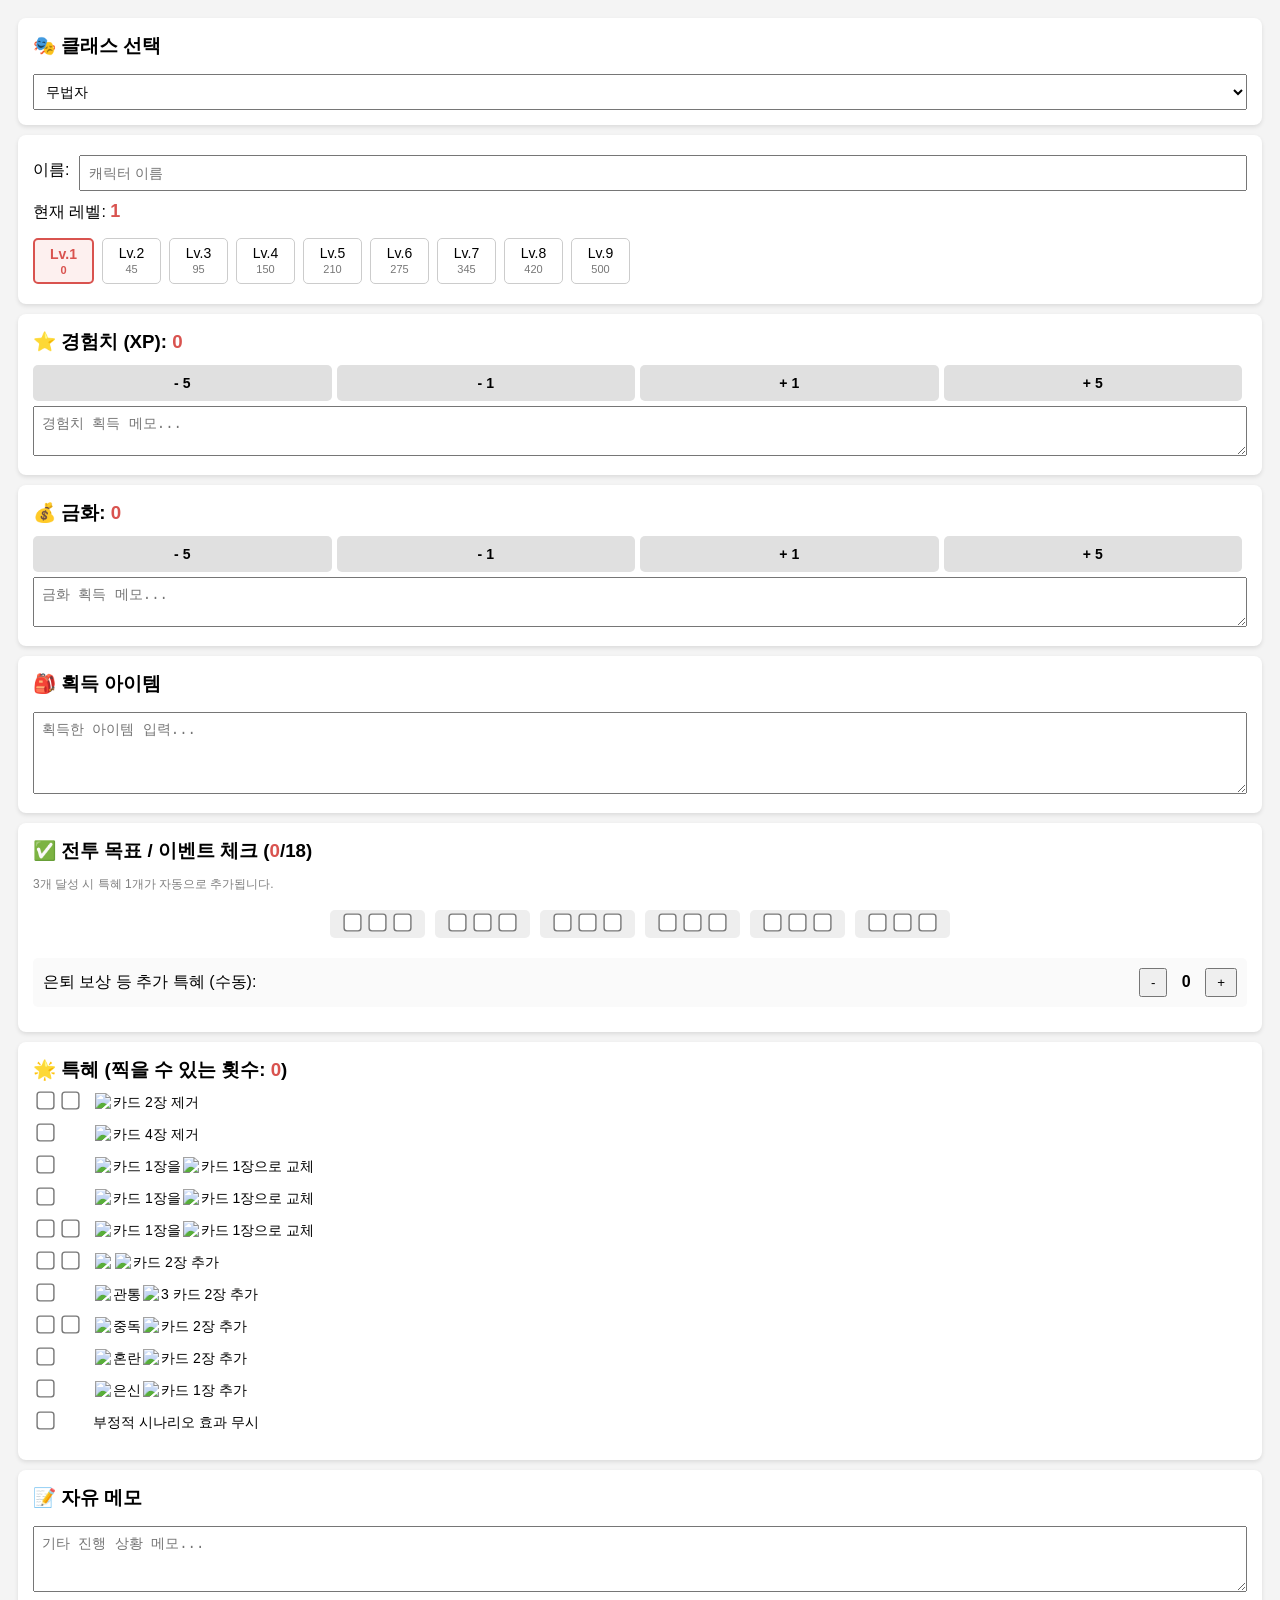
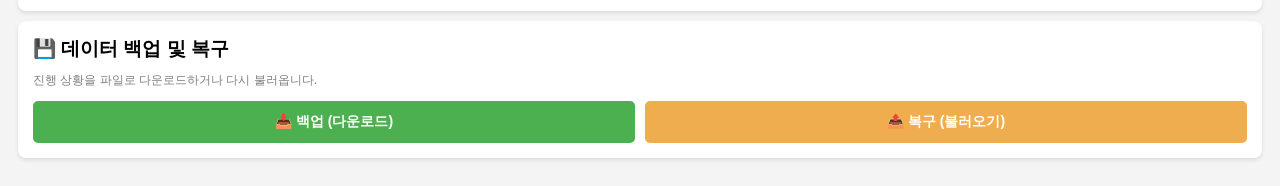
==== index.html @ 621fa6a9 "Add files via upload" ====
<!doctype html>
<html lang="ko">
  <head>
    <meta charset="UTF-8" />
    <meta name="viewport" content="width=device-width, initial-scale=1.0" />
    <title>글룸헤븐 헬퍼 V11 (백업 및 경험치 트랙 추가)</title>
    <style>
      body {
        font-family: sans-serif;
        padding: 10px;
        background-color: #f4f4f4;
      }
      .box {
        background: white;
        padding: 15px;
        margin-bottom: 10px;
        border-radius: 8px;
        box-shadow: 0 2px 4px rgba(0, 0, 0, 0.1);
      }
      h2,
      h3 {
        margin-top: 0;
        margin-bottom: 10px;
      }
      .row {
        display: flex;
        justify-content: space-between;
        align-items: center;
        margin-bottom: 10px;
      }
      .btn-group button {
        padding: 10px;
        font-size: 14px;
        font-weight: bold;
        border: none;
        border-radius: 5px;
        background-color: #e0e0e0;
        cursor: pointer;
        margin-right: 5px;
        flex: 1;
      }
      .btn-group {
        display: flex;
        width: 100%;
        justify-content: space-between;
      }
      .btn-group button:active {
        background-color: #ccc;
      }
      textarea,
      input[type="text"],
      select {
        width: 100%;
        box-sizing: border-box;
        padding: 8px;
        font-size: 14px;
        margin-top: 5px;
      }
      .highlight {
        color: #d9534f;
        font-weight: bold;
      }
      .checkbox-large {
        transform: scale(1.4);
        margin: 0 6px;
        cursor: pointer;
      }
      .check-group {
        display: inline-block;
        background: #eee;
        padding: 5px 10px;
        border-radius: 5px;
        margin: 5px;
      }
      .perk-label {
        display: flex;
        align-items: center;
        margin-bottom: 12px;
        font-size: 14px;
        line-height: 1.4;
      }

      /* 경험치 트랙 스타일 */
      .xp-track {
        display: flex;
        overflow-x: auto;
        gap: 8px;
        padding: 5px 0;
        margin-top: 10px;
      }
      .xp-box {
        flex: 0 0 auto;
        border: 1px solid #ccc;
        border-radius: 5px;
        text-align: center;
        padding: 6px;
        width: 45px;
        font-size: 12px;
        background: #fff;
      }
      .xp-box.active {
        border-color: #d9534f;
        background: #fdf0ef;
        font-weight: bold;
        color: #d9534f;
        border-width: 2px;
      }
      .xp-box .lvl {
        font-size: 14px;
        margin-bottom: 2px;
      }
      .xp-box .req {
        color: #777;
        font-size: 11px;
      }
      .xp-box.active .req {
        color: #d9534f;
      }

      /* 백업 버튼 스타일 */
      .action-btn {
        padding: 12px 10px;
        font-size: 14px;
        font-weight: bold;
        border: none;
        border-radius: 5px;
        cursor: pointer;
        text-align: center;
        flex: 1;
        display: inline-block;
        box-sizing: border-box;
        color: white;
      }
      .btn-green {
        background-color: #4caf50;
        margin-right: 5px;
      }
      .btn-orange {
        background-color: #f0ad4e;
        margin-left: 5px;
      }
      .btn-green:active {
        background-color: #45a049;
      }
      .btn-orange:active {
        background-color: #ec971f;
      }
    </style>
  </head>
  <body>
    <div class="box">
      <h3>🎭 클래스 선택</h3>
      <select id="classSelect" onchange="changeClass()">
        <option value="scoundrel">무법자</option>
        <option value="brute">야만인</option>
        <option value="tinkerer">땜장이</option>
        <option value="spellweaver">주문직인</option>
        <option value="cragheart">바위심장</option>
        <option value="mindthief">정신도둑</option>
        <option value="diviner">점술사</option>
      </select>
    </div>

    <div class="box">
      <div class="row">
        <span style="white-space: nowrap; margin-right: 10px">이름:</span>
        <input
          type="text"
          id="charName"
          onchange="saveData()"
          placeholder="캐릭터 이름"
        />
      </div>
      <div class="row" style="margin-bottom: 0">
        <span
          >현재 레벨:
          <strong id="levelDisplay" class="highlight" style="font-size: 18px"
            >1</strong
          ></span
        >
      </div>
      <div class="xp-track" id="xpTrackContainer"></div>
    </div>

    <div class="box">
      <h3>⭐ 경험치 (XP): <span id="xpDisplay" class="highlight">0</span></h3>
      <div class="btn-group">
        <button onclick="updateVal('xp', -5)">- 5</button>
        <button onclick="updateVal('xp', -1)">- 1</button>
        <button onclick="updateVal('xp', 1)">+ 1</button>
        <button onclick="updateVal('xp', 5)">+ 5</button>
      </div>
      <textarea
        id="xpMemo"
        rows="2"
        placeholder="경험치 획득 메모..."
        onchange="saveData()"
      ></textarea>
    </div>

    <div class="box">
      <h3>💰 금화: <span id="goldDisplay" class="highlight">0</span></h3>
      <div class="btn-group">
        <button onclick="updateVal('gold', -5)">- 5</button>
        <button onclick="updateVal('gold', -1)">- 1</button>
        <button onclick="updateVal('gold', 1)">+ 1</button>
        <button onclick="updateVal('gold', 5)">+ 5</button>
      </div>
      <textarea
        id="goldMemo"
        rows="2"
        placeholder="금화 획득 메모..."
        onchange="saveData()"
      ></textarea>
    </div>

    <div class="box">
      <h3>🎒 획득 아이템</h3>
      <textarea
        id="items"
        rows="4"
        placeholder="획득한 아이템 입력..."
        onchange="saveData()"
      ></textarea>
    </div>

    <div class="box">
      <h3>
        ✅ 전투 목표 / 이벤트 체크 (<span
          id="checkCountDisplay"
          class="highlight"
          >0</span
        >/18)
      </h3>
      <p style="font-size: 12px; color: gray">
        3개 달성 시 특혜 1개가 자동으로 추가됩니다.
      </p>
      <div id="checkGrid" style="text-align: center"></div>

      <div
        class="row"
        style="
          margin-top: 15px;
          background: #fafafa;
          padding: 10px;
          border-radius: 5px;
        "
      >
        <span>은퇴 보상 등 추가 특혜 (수동):</span>
        <div>
          <button
            onclick="updateVal('bonusPerks', -1)"
            style="padding: 5px 10px"
          >
            -
          </button>
          <span id="bonusPerkDisplay" style="margin: 0 10px; font-weight: bold"
            >0</span
          >
          <button
            onclick="updateVal('bonusPerks', 1)"
            style="padding: 5px 10px"
          >
            +
          </button>
        </div>
      </div>
    </div>

    <div class="box">
      <h3>
        🌟 특혜 (찍을 수 있는 횟수:
        <span id="availablePerks" class="highlight">0</span>)
      </h3>
      <div id="perkContainer"></div>
    </div>

    <div class="box">
      <h3>📝 자유 메모</h3>
      <textarea
        id="memo"
        rows="3"
        placeholder="기타 진행 상황 메모..."
        onchange="saveData()"
      ></textarea>
    </div>

    <div class="box">
      <h3>💾 데이터 백업 및 복구</h3>
      <p style="font-size: 12px; color: gray; margin-top: 0">
        진행 상황을 파일로 다운로드하거나 다시 불러옵니다.
      </p>
      <div class="row" style="margin-bottom: 0">
        <button class="action-btn btn-green" onclick="exportData()">
          📥 백업 (다운로드)
        </button>
        <label for="importFile" class="action-btn btn-orange"
          >📤 복구 (불러오기)</label
        >
        <input
          type="file"
          id="importFile"
          accept=".json"
          style="display: none"
          onchange="importData(event)"
        />
      </div>
    </div>

    <script>
      const xpTable = [0, 45, 95, 150, 210, 275, 345, 420, 500];

      const imgM1 =
        '<img src="https://i.namu.wiki/i/ZSrEpRW58OXWwn0Uafr5aFnV_LKxpHRuM9OYCvBFn9X0Y90g9fjjwLyUKqhc3hZvc12mv5WW2W602VxjRBOXBA.webp" style="height:20px;vertical-align:middle;margin:0 2px;">';
      const imgM2 =
        '<img src="https://i.namu.wiki/i/nn-8vO5PCsh08Kjqz5zTYYvIeCV6f1kkZU-qjfSDyXN5Z8tfJG8sCIRZ5KKcrXiRoPrSV6ExAvO_bSg0e5hq6w.webp" style="height:20px;vertical-align:middle;margin:0 2px;">';
      const imgM2_W =
        '<img src="https://i.namu.wiki/i/EoM-wGQWuR8oIzpvJMWGr5lgyfoGBLk3ncDkDZTrPg9aVAyy48EPhUH8dVvV0COo6Dh-b_Yv5c-OzfEYJZ-G6g.webp" style="height:20px;vertical-align:middle;margin:0 2px;">';
      const imgN1 =
        '<img src="https://i.namu.wiki/i/SrjeUo8AZEN1cU5dYu6n2GYArAKE3rtbPRnqLelav3GNsLGpmsiayeFOqPQA_OpSpLbHUnHfzhZ6w-bqKrvpXA.webp" style="height:20px;vertical-align:middle;margin:0 2px;">';
      const imgN2 =
        '<img src="https://i.namu.wiki/i/nn-8vO5PCsh08Kjqz5zTYYvIeCV6f1kkZU-qjfSDyXN5Z8tfJG8sCIRZ5KKcrXiRoPrSV6ExAvO_bSg0e5hq6w.webp" style="height:20px;vertical-align:middle;margin:0 2px;">';
      const imgP0 =
        '<img src="https://i.namu.wiki/i/bftmpRVXNu58bzjWePZRsY_4DPhwS0O1zOm_jjYEwO1sGxkB7nBnofnFg47PLyd0SdbEkLjdnOdPNGsN2gEVRg.webp" style="height:20px;vertical-align:middle;margin:0 2px;">';
      const imgP00_W =
        '<img src="https://i.namu.wiki/i/vUTZ5k9MUJSnqvEs9hPMfkBC3bqfkI9p6joLz7onOLGqC43YL26TEnelG8Y0TMTVcDzHN5zkqaGCC4ueR_2e4w.webp" style="height:20px;vertical-align:middle;margin:0 2px;">';
      const imgP1 =
        '<img src="https://i.namu.wiki/i/f4vhUhd1dIxZEaI9wDzY82nni5CHqgc2rOf3sxl5SLmSOlA45Bk5aV3mMaMEvNlRCJmpha_9CFSDmUBhNNEmzA.webp" style="height:20px;vertical-align:middle;margin:0 2px;">';
      const imgP2 =
        '<img src="https://i.namu.wiki/i/hCRdp7AXy6JUkHyJLPM1AV-ZwLJ8y_CXdoQjGkU2deJsPdG0szEADcWS53a1jjXX1YGrkEugGpOppyp-NkAxDA.webp" style="height:20px;vertical-align:middle;margin:0 2px;">';
      const imgP2_W =
        '<img src="https://i.namu.wiki/i/DRbVxjlLXg9A3hvYCSSFZZaInbAahhx-IjtZy142_iTlvBSY7lNUWXvaesgPHwt-8LkISQB-LB0oQuM4ywGBig.webp" style="height:20px;vertical-align:middle;margin:0 2px;">';
      const imgP3 =
        '<img src="https://i.namu.wiki/i/cK9Rv9EaWifnmaoFZhPF3qI1R8luv3FoIqemhlWI3TjEEiW0ohrXZUEYps0MaXs55d-qNUWDiDi8axgav3TlTw.webp" style="height:20px;vertical-align:middle;margin:0 2px;">';
      const imgRoll =
        '<img src="https://i.namu.wiki/i/_pBVcJP89KjMR8l5yIKb5CndksfZFPVXtb4xKMY8DcRqmM9gnH5aBuQGqviOQZMqPm_rOcfCy-3JhnqjnZYzbw.png" style="height:20px;vertical-align:middle;margin:0 2px;">';
      const imgPush =
        '<img src="https://i.namu.wiki/i/usrn3epgrFV-6oj6fxtuF8frrg9tVpE9ThKPl-QE16W1YYgIp-USbTyPaByaFeQGWTGhVKH9f0bB38g4C4HmgA.png" style="height:20px;vertical-align:middle;margin:0 2px;">';
      const imgPull =
        '<img src="https://i.namu.wiki/i/pYQxjQnnMfrLBFUVt8HEMVIy5XaNS30C272gPhfYP9RMyCNlxaHQuP0I6xLEME2SyfGsjAAPGOE3chI_AWTwLA.png" style="height:20px;vertical-align:middle;margin:0 2px;">';
      const imgPierce =
        '<img src="https://i.namu.wiki/i/S2I6En8rqRLJfkJphvoEZApi_7AFZx1q_lJBygola1Jx3NfMCzKpqWavcw8Qc0HtUkbNDsXcnGXrxBKXMlgU_A.png" style="height:20px;vertical-align:middle;margin:0 2px;">';
      const imgStun =
        '<img src="https://i.namu.wiki/i/3Xed56ulMg8CiMXMYMqmunHJgR43TTERVc2ZJ29WyKfsG5wZ2gqSaskHadUL8YLVLOFGxha532XiFm9L1QpSrw.png" style="height:20px;vertical-align:middle;margin:0 2px;">';
      const imgDisarm =
        '<img src="https://i.namu.wiki/i/VjUdaIwa56Q4rm6NkZ6jHPT5qAoxcnczDWhSNXq3w9LsvoIqJ39g6TJNwKHLi14lUd9Oi9lVjHGlpYFWDDiFJA.png" style="height:20px;vertical-align:middle;margin:0 2px;">';
      const imgMuddle =
        '<img src="https://i.namu.wiki/i/ggpxzn_E8hKPn8oBfaSRa_ccPSSE4VsLg9nWBSZ9dWTjr9inTwlwH8g7r_k44qe7ZlmODR2c9PcNzwHoZzfQ_A.png" style="height:20px;vertical-align:middle;margin:0 2px;">';
      const imgTarget =
        '<img src="https://i.namu.wiki/i/Udpc4joAXPntSkeoq1l1knsjFR-A0W67fz343tOPP1UsDJgv_nhxqJA8cOjWDzf3rUX4rQEen7KF6aXfCTzetQ.png" style="height:20px;vertical-align:middle;margin:0 2px;">';
      const imgShield =
        '<img src="https://i.namu.wiki/i/o24HYXLxtTsY-uMbEYK96nj1GY4ykfMKTDUCwH07i7d4Tu2hpNnTl4m8xO5XwVuKcXa1T-ZhJ-5MWH8GXp5mZw.webp" style="height:20px;vertical-align:middle;margin:0 2px;">';
      const imgFire =
        '<img src="https://i.namu.wiki/i/davOmnUZAWYd6mHm8VLCDjgGdxXjExiCAfnDQ3nEZFmUN2K4Bvx7ss2ZNaTIEzSdgeBZiIpdQO1BSatsTeDoBw.webp" style="height:20px;vertical-align:middle;margin:0 2px;">';
      const imgWound =
        '<img src="https://i.namu.wiki/i/EH7f-BVDuop4tCqXkyCIjiIHYmQrg8Vt32To34kIVDHpuuVK1d0GWeLGSF176yTyWfzKsjjdC9L6X_3LtC4dtg.png" style="height:20px;vertical-align:middle;margin:0 2px;">';
      const imgImmobilize =
        '<img src="https://i.namu.wiki/i/0O-5nr9YnjiAfhaW00DSB7diukYL5rcXq50eq7f6kFde29f3ns2qNmMG_7G_63Q6_jXp_YKUOXrm5ECk7e_s0w.png" style="height:20px;vertical-align:middle;margin:0 2px;">';
      const imgHeal =
        '<img src="https://i.namu.wiki/i/D4gVlq2A3BmnJOUzDpSHlXDT_me-KXEUpXAA-bYtnnMPr7o6mXG9_4hWT7Ipa01EmAhgQ-eJeppb_N4T6lWQVw.webp" style="height:20px;vertical-align:middle;margin:0 2px;">';
      const imgCurse =
        '<img src="https://i.namu.wiki/i/NzIIdeJ6H3htTArtcMmtoEIbPu64KKn4lBfWm6edfILDMTbaM_BAQXM0BzXHIcmHQ-olTwaCKZiT7u4e7ISEbA.png" style="height:20px;vertical-align:middle;margin:0 2px;">';
      const imgIce =
        '<img src="https://i.namu.wiki/i/0NHs8rYvxcni_hznX-mzmiaSkcn9WyGOj7p6GcSIIUvBw2rbLKiJlgVM4zCUT-uExV1FLS3yPOmFRzVkR3k7dA.webp" style="height:20px;vertical-align:middle;margin:0 2px;">';
      const imgEarth =
        '<img src="https://i.namu.wiki/i/uxDERYCyiJy6OFGS2nren_5Qjw0fIN42RvJJFHSGL953x6rSMaG_xUZgtOuC3rluvE_cw-cKfnoCti6yj4dDng.webp" style="height:20px;vertical-align:middle;margin:0 2px;">';
      const imgAir =
        '<img src="https://i.namu.wiki/i/xz1bvY4rdB7MBnnOyTvdy1_8eLOzU-hMWYTvBm-_jeFdPp6EGpqW-RNynbBW_tEEKsOasfWwVgqhzALsomYJeg.webp" style="height:20px;vertical-align:middle;margin:0 2px;">';
      const imgLight =
        '<img src="https://i.namu.wiki/i/fqMUAouPwU6nkA7FQGSZaHr07O-SOBW4vmh2M_A7QcJN4Ela23nOtxpWnf7DKPPmLLygIC9gJbtYm8hs84RJsQ.webp" style="height:20px;vertical-align:middle;margin:0 2px;">';
      const imgDark =
        '<img src="https://i.namu.wiki/i/apOnwkdSHbWcu5KYJJomYXP1WUdRI_radILy3UYAxcc1GFQE4abw2_CxGNaXf592DTGqfhi7bhenI6Tkf_At0Q.webp" style="height:20px;vertical-align:middle;margin:0 2px;">';
      const imgPoison =
        '<img src="https://i.namu.wiki/i/elegH3i275tovAcOrJpxaHZkVYQCQEKGeCHq6gHmPnoh4-maInMZeh2A50Zt4L6oEdLrNlah5oix7TwpN7Dong.png" style="height:20px;vertical-align:middle;margin:0 2px;">';
      const imgInvisible =
        '<img src="https://i.namu.wiki/i/vfrfyBcXD9Mz-rkTCsaqId1TFFRkDWlqKTQBPp4SMLWE7U2TEKWTIxcYsi19PeA3kQ5t7f_y4iqMTRznD7TWFw.png" style="height:20px;vertical-align:middle;margin:0 2px;">';
      const imgRegen =
        '<img src="https://i.namu.wiki/i/-gcs63C998Rc6PYhaQ7Ikss7J7M2eFLBPXId2SZUQpUPqUj8og8pHUF-hi-aWoPk35NyO-sh6BdhB4EszN4fEA.webp" style="height:20px;vertical-align:middle;margin:0 2px;">';

      const classData = {
        scoundrel: [
          { text: `${imgM1} 카드 2장 제거`, count: 2 },
          { text: `${imgP00_W} 카드 4장 제거`, count: 1 },
          {
            text: `${imgM2_W} 카드 1장을 ${imgP00_W} 카드 1장으로 교체`,
            count: 1,
          },
          { text: `${imgM1} 카드 1장을 ${imgP1} 카드 1장으로 교체`, count: 1 },
          {
            text: `${imgP00_W} 카드 1장을 ${imgP2_W} 카드 1장으로 교체`,
            count: 2,
          },
          { text: `${imgRoll} ${imgP1} 카드 2장 추가`, count: 2 },
          { text: `${imgRoll} 관통 ${imgPierce} 3 카드 2장 추가`, count: 1 },
          { text: `${imgRoll} 중독 ${imgPoison} 카드 2장 추가`, count: 2 },
          { text: `${imgRoll} 혼란 ${imgMuddle} 카드 2장 추가`, count: 1 },
          { text: `${imgRoll} 은신 ${imgInvisible} 카드 1장 추가`, count: 1 },
          { text: "부정적 시나리오 효과 무시", count: 1 },
        ],
        brute: [
          { text: `${imgM1} 카드 2장 제거`, count: 1 },
          { text: `${imgM1} 카드 1장을 ${imgP1} 카드 1장으로 교체`, count: 1 },
          { text: `${imgP1} 카드 2장 추가`, count: 2 },
          { text: `${imgP3} 카드 1장 추가`, count: 1 },
          { text: `${imgRoll} 밀기 ${imgPush} 1 카드 3장 추가`, count: 1 },
          { text: `${imgRoll} 관통 ${imgPierce} 3 카드 2장 추가`, count: 1 },
          { text: `${imgRoll} 기절 ${imgStun} 카드 1장 추가`, count: 1 },
          {
            text: `${imgRoll} 무장해제 ${imgDisarm} 카드 1장과 ${imgRoll} 혼란 ${imgMuddle} 카드 1장 추가`,
            count: 1,
          },
          { text: `${imgRoll} 대상 추가 ${imgTarget} 카드 1장 추가`, count: 2 },
          {
            text: `${imgP1} 방어 ${imgShield} 1, 자신 카드 1장 추가`,
            count: 1,
          },
          {
            text: `부정적 아이템 효과 무시 및 ${imgP1} 카드 1장 추가`,
            count: 1,
          },
        ],
        tinkerer: [
          { text: `${imgM1} 카드 2장 제거`, count: 2 },
          { text: `${imgM2} 카드 1장을 ${imgP0} 카드 1장으로 교체`, count: 1 },
          { text: `${imgP1} 카드 2장 추가`, count: 1 },
          { text: `${imgP3} 카드 1장 추가`, count: 1 },
          { text: `${imgRoll} ${imgFire} 카드 2장 추가`, count: 1 },
          { text: `${imgRoll} 혼란 ${imgMuddle} 카드 3장 추가`, count: 1 },
          { text: `${imgP1} 부상 ${imgWound} 카드 1장 추가`, count: 2 },
          {
            text: `${imgP1} 이동불가 ${imgImmobilize} 카드 1장 추가`,
            count: 2,
          },
          { text: `${imgP1} 치료 ${imgHeal} 2 카드 1장 추가`, count: 2 },
          { text: `${imgP0} 대상 추가 ${imgTarget} 카드 1장 추가`, count: 1 },
          { text: "부정적 시나리오 효과 무시", count: 1 },
        ],
        spellweaver: [
          { text: `${imgP0} 카드 4장 제거`, count: 1 },
          { text: `${imgN1} 카드 1장을 ${imgP1} 카드 1장으로 교체`, count: 2 },
          { text: `${imgP1} 카드 2장 추가`, count: 2 },
          { text: `${imgP0} 기절 ${imgStun} 카드 1장 추가`, count: 1 },
          { text: `${imgP1} 부상 ${imgWound} 카드 1장 추가`, count: 1 },
          {
            text: `${imgP1} 이동불가 ${imgImmobilize} 카드 1장 추가`,
            count: 1,
          },
          { text: `${imgP1} 저주 ${imgCurse} 카드 1장 추가`, count: 1 },
          { text: `${imgP2} ${imgFire} 카드 1장 추가`, count: 2 },
          { text: `${imgP2} ${imgIce} 카드 1장 추가`, count: 2 },
          {
            text: `${imgRoll} ${imgEarth} 카드 1장과 ${imgRoll} ${imgAir} 카드 1장 추가`,
            count: 1,
          },
          {
            text: `${imgRoll} ${imgLight} 카드 1장과 ${imgRoll} ${imgDark} 카드 1장 추가`,
            count: 1,
          },
        ],
        cragheart: [
          { text: `${imgP0} 카드 4장 제거`, count: 1 },
          { text: `${imgN1} 카드 1장을 ${imgP1} 카드 1장으로 교체`, count: 3 },
          { text: `${imgN2} 한 장과 ${imgP2} 카드 2장 추가`, count: 1 },
          {
            text: `${imgP1} 이동불가 ${imgImmobilize} 카드 1장 추가`,
            count: 2,
          },
          { text: `${imgP2} 혼란 ${imgMuddle} 카드 1장 추가`, count: 2 },
          { text: `${imgRoll} 밀기 ${imgPush} 2 카드 2장 추가`, count: 1 },
          { text: `${imgRoll} ${imgEarth} 카드 2장 추가`, count: 2 },
          { text: `${imgRoll} ${imgAir} 카드 2장 추가`, count: 1 },
          { text: "부정적 아이템 효과 무시", count: 1 },
          { text: "부정적 시나리오 효과 무시", count: 1 },
        ],
        mindthief: [
          { text: `${imgN1} 카드 2장 제거`, count: 2 },
          { text: `${imgP0} 카드 4장 제거`, count: 1 },
          { text: `${imgP1} 카드 2장을 ${imgP2} 카드 2장으로 교체`, count: 1 },
          { text: `${imgN2} 카드 1장을 ${imgP0} 카드 1장으로 교체`, count: 1 },
          { text: `${imgP2} ${imgIce} 카드 1장 추가`, count: 2 },
          { text: `${imgRoll} ${imgP1} 카드 2장 추가`, count: 2 },
          { text: `${imgRoll} 당기기 ${imgPull} 1 카드 3장 추가`, count: 1 },
          { text: `${imgRoll} 혼란 ${imgMuddle} 카드 3장 추가`, count: 1 },
          {
            text: `${imgRoll} 이동불가 ${imgImmobilize} 카드 2장 추가`,
            count: 1,
          },
          { text: `${imgRoll} 기절 ${imgStun} 카드 1장 추가`, count: 1 },
          {
            text: `${imgRoll} 무장해제 ${imgDisarm} 카드 1장과 ${imgRoll} 혼란 ${imgMuddle} 카드 1장 추가`,
            count: 1,
          },
          { text: "부정적 시나리오 효과 무시", count: 1 },
        ],
        diviner: [
          { text: `${imgN1} 카드 2장 제거`, count: 2 },
          { text: `${imgN2} 카드 1장 제거`, count: 1 },
          {
            text: `${imgP1} 카드 1장을 방어 ${imgShield} 1, 아군 하나에게 영향 카드 1장으로 교체`,
            count: 2,
          },
          {
            text: `${imgP0} 카드 1장을 방어 ${imgShield} 1, 아군 하나에게 영향 카드 1장으로 교체`,
            count: 1,
          },
          {
            text: `${imgP0} 카드 1장을 ${imgP2} ${imgDark} 카드 1장으로 교체`,
            count: 1,
          },
          {
            text: `${imgP0} 카드 1장을 ${imgP2} ${imgLight} 카드 1장으로 교체`,
            count: 1,
          },
          {
            text: `${imgP0} 카드 1장을 ${imgP2} 혼란 ${imgMuddle} 카드 1장으로 교체`,
            count: 1,
          },
          {
            text: `${imgP0} 카드 1장을 ${imgP2} 저주 ${imgCurse} 카드 1장으로 교체`,
            count: 1,
          },
          {
            text: `${imgP0} 카드 1장을 ${imgP2} 복원 ${imgRegen}, 자신 카드 1장으로 교체`,
            count: 1,
          },
          {
            text: `${imgN1} 카드 1장을 ${imgP1} 치료 ${imgHeal} 2, 아군 하나에게 영향 카드 1장으로 교체`,
            count: 1,
          },
          {
            text: `${imgRoll} 치료 ${imgHeal} 1, 자신 카드 2장 추가`,
            count: 1,
          },
          { text: `${imgRoll} 저주 ${imgCurse} 카드 2장 추가`, count: 1 },
          {
            text: `부정적 시나리오 효과 무시 및 ${imgP1} 카드 2장 추가`,
            count: 1,
          },
        ],
      };

      let state = {
        classId: "scoundrel",
        name: "",
        xp: 0,
        gold: 0,
        checkList: [],
        bonusPerks: 0,
        xpMemo: "",
        goldMemo: "",
        items: "",
        checkedPerks: [],
        memo: "",
      };

      function loadData() {
        const saved = localStorage.getItem("gloomHelperV11");
        if (saved) {
          state = JSON.parse(saved);
          document.getElementById("classSelect").value = state.classId;
        }
        render();
      }

      function saveData() {
        state.name = document.getElementById("charName").value;
        state.xpMemo = document.getElementById("xpMemo").value;
        state.goldMemo = document.getElementById("goldMemo").value;
        state.items = document.getElementById("items").value;
        state.memo = document.getElementById("memo").value;
        localStorage.setItem("gloomHelperV11", JSON.stringify(state));
        render();
      }

      function changeClass() {
        const newClass = document.getElementById("classSelect").value;
        if (
          confirm(
            "클래스를 변경하면 기존 특혜와 체크 정보가 초기화됩니다. 변경하시겠습니까?",
          )
        ) {
          state.classId = newClass;
          state.checkedPerks = [];
          state.checkList = [];
          saveData();
        } else {
          document.getElementById("classSelect").value = state.classId;
        }
      }

      function updateVal(key, amount) {
        state[key] += amount;
        if (state[key] < 0) state[key] = 0;
        saveData();
      }

      function toggleCheck(index) {
        if (state.checkList.includes(index)) {
          state.checkList = state.checkList.filter((i) => i !== index);
        } else {
          state.checkList.push(index);
        }
        saveData();
      }

      function togglePerk(index) {
        if (state.checkedPerks.includes(index)) {
          state.checkedPerks = state.checkedPerks.filter((i) => i !== index);
        } else {
          state.checkedPerks.push(index);
        }
        saveData();
      }

      // 🌟 백업 기능 (파일 다운로드)
      function exportData() {
        const dataStr = JSON.stringify(state);
        const blob = new Blob([dataStr], { type: "application/json" });
        const url = URL.createObjectURL(blob);
        const a = document.createElement("a");
        a.href = url;
        const fileName = state.name
          ? `gloomhaven_${state.name}.json`
          : `gloomhaven_backup.json`;
        a.download = fileName;
        a.click();
        URL.revokeObjectURL(url);
      }

      // 🌟 복구 기능 (파일 불러오기)
      function importData(event) {
        const file = event.target.files[0];
        if (!file) return;
        const reader = new FileReader();
        reader.onload = function (e) {
          try {
            state = JSON.parse(e.target.result);
            document.getElementById("classSelect").value = state.classId;
            saveData();
            alert("데이터가 성공적으로 복구되었습니다!");
          } catch (err) {
            alert("잘못된 백업 파일입니다.");
          }
          document.getElementById("importFile").value = "";
        };
        reader.readAsText(file);
      }

      function render() {
        let currentLevel = 1;
        for (let i = 1; i < xpTable.length; i++) {
          if (state.xp >= xpTable[i]) currentLevel = i + 1;
        }

        const totalEarnedPerks =
          currentLevel -
          1 +
          Math.floor(state.checkList.length / 3) +
          state.bonusPerks;
        const availablePerks = totalEarnedPerks - state.checkedPerks.length;

        document.getElementById("charName").value = state.name;
        document.getElementById("levelDisplay").innerText = currentLevel;
        document.getElementById("xpDisplay").innerText = state.xp;
        document.getElementById("goldDisplay").innerText = state.gold;
        document.getElementById("checkCountDisplay").innerText =
          state.checkList.length;
        document.getElementById("bonusPerkDisplay").innerText =
          state.bonusPerks;

        const perkEl = document.getElementById("availablePerks");
        perkEl.innerText = availablePerks;
        perkEl.style.color = availablePerks < 0 ? "red" : "#d9534f";

        document.getElementById("xpMemo").value = state.xpMemo;
        document.getElementById("goldMemo").value = state.goldMemo;
        document.getElementById("items").value = state.items;
        document.getElementById("memo").value = state.memo || "";

        // 🌟 직관적인 1~9레벨 경험치 트랙 렌더링
        const xpTrackContainer = document.getElementById("xpTrackContainer");
        xpTrackContainer.innerHTML = "";
        for (let i = 1; i <= 9; i++) {
          const isCurrent = i === currentLevel ? "active" : "";
          xpTrackContainer.innerHTML += `
        <div class="xp-box ${isCurrent}">
          <div class="lvl">Lv.${i}</div>
          <div class="req">${xpTable[i - 1]}</div>
        </div>
      `;
        }

        const checkGrid = document.getElementById("checkGrid");
        checkGrid.innerHTML = "";
        for (let i = 0; i < 6; i++) {
          let groupHtml = `<div class="check-group">`;
          for (let j = 0; j < 3; j++) {
            const checkIndex = i * 3 + j;
            const isChecked = state.checkList.includes(checkIndex)
              ? "checked"
              : "";
            groupHtml += `<input type="checkbox" class="checkbox-large" onchange="toggleCheck(${checkIndex})" ${isChecked}>`;
          }
          groupHtml += `</div>`;
          checkGrid.innerHTML += groupHtml;
        }

        const perkContainer = document.getElementById("perkContainer");
        perkContainer.innerHTML = "";
        const currentClassPerks = classData[state.classId] || [];
        let perkIndexCounter = 0;

        currentClassPerks.forEach((perk) => {
          let boxesHtml = "";
          for (let i = 0; i < perk.count; i++) {
            const boxIndex = perkIndexCounter++;
            const isChecked = state.checkedPerks.includes(boxIndex)
              ? "checked"
              : "";
            boxesHtml += `<input type="checkbox" class="checkbox-large" onchange="togglePerk(${boxIndex})" ${isChecked}>`;
          }
          perkContainer.innerHTML += `
        <label class="perk-label">
          <div style="min-width: 60px;">${boxesHtml}</div>
          <span style="display: flex; align-items: center; flex-wrap: wrap;">${perk.text}</span>
        </label>
      `;
        });
      }

      loadData();
    </script>
  </body>
</html>
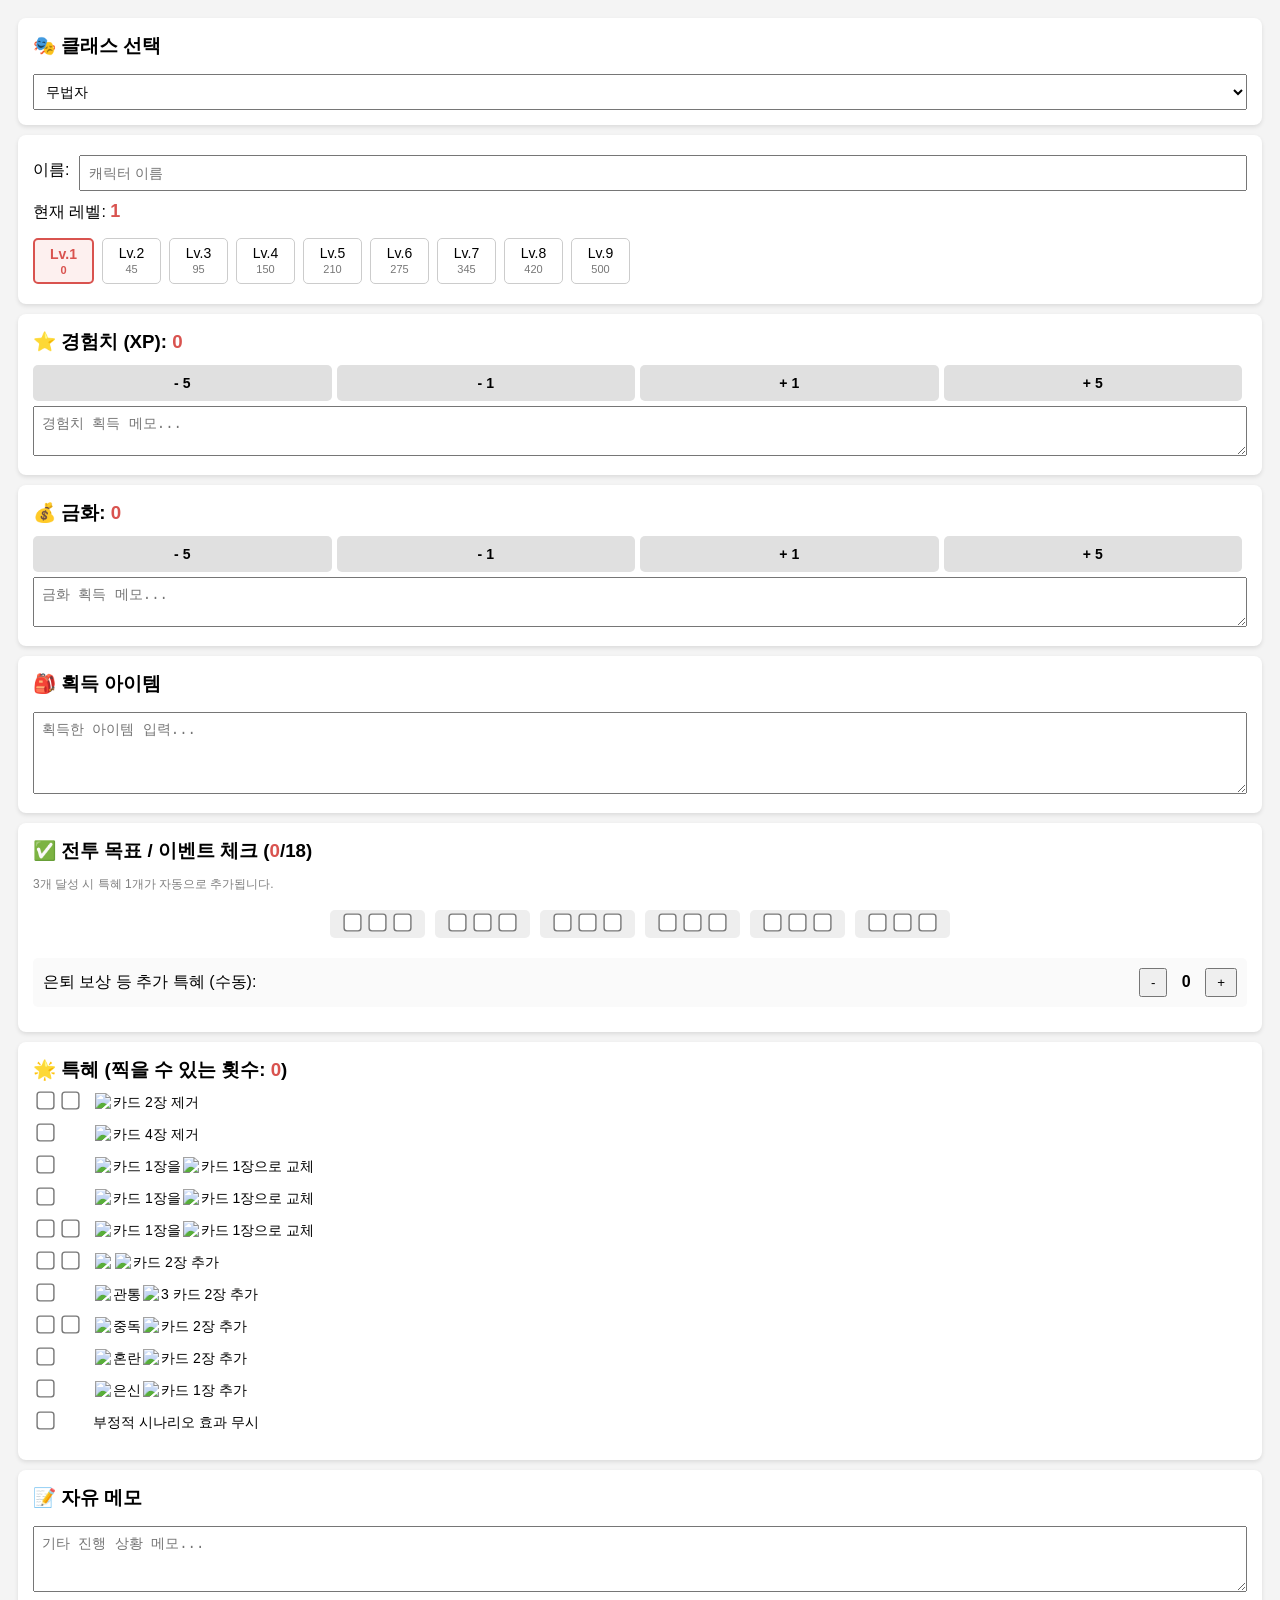
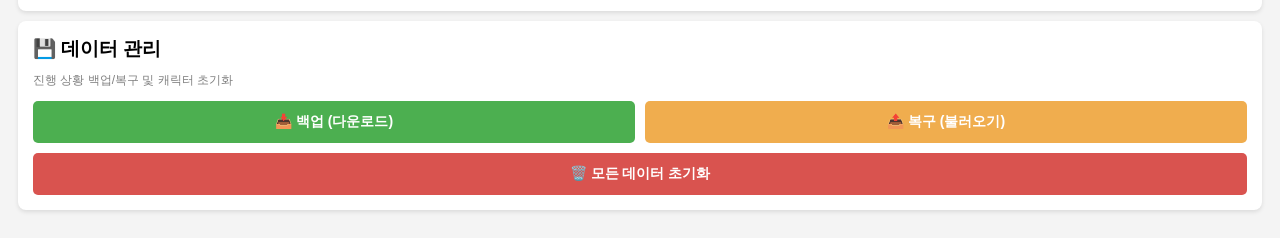
==== commit 1a36d5ec: "Add files via upload" ====
--- a/index.html
+++ b/index.html
@@ -3,7 +3,8 @@
   <head>
     <meta charset="UTF-8" />
     <meta name="viewport" content="width=device-width, initial-scale=1.0" />
-    <title>글룸헤븐 헬퍼 V11 (백업 및 경험치 트랙 추가)</title>
+    <meta name="referrer" content="no-referrer" />
+    <title>글룸헤븐 헬퍼 V12 (초기화 및 엑박 수정)</title>
     <style>
       body {
         font-family: sans-serif;
@@ -80,7 +81,6 @@
         line-height: 1.4;
       }
 
-      /* 경험치 트랙 스타일 */
       .xp-track {
         display: flex;
         overflow-x: auto;
@@ -117,7 +117,6 @@
         color: #d9534f;
       }
 
-      /* 백업 버튼 스타일 */
       .action-btn {
         padding: 12px 10px;
         font-size: 14px;
@@ -139,11 +138,18 @@
         background-color: #f0ad4e;
         margin-left: 5px;
       }
+      .btn-red {
+        background-color: #d9534f;
+        width: 100%;
+      }
       .btn-green:active {
         background-color: #45a049;
       }
       .btn-orange:active {
         background-color: #ec971f;
+      }
+      .btn-red:active {
+        background-color: #c9302c;
       }
     </style>
   </head>
@@ -286,11 +292,11 @@
     </div>
 
     <div class="box">
-      <h3>💾 데이터 백업 및 복구</h3>
+      <h3>💾 데이터 관리</h3>
       <p style="font-size: 12px; color: gray; margin-top: 0">
-        진행 상황을 파일로 다운로드하거나 다시 불러옵니다.
+        진행 상황 백업/복구 및 캐릭터 초기화
       </p>
-      <div class="row" style="margin-bottom: 0">
+      <div class="row">
         <button class="action-btn btn-green" onclick="exportData()">
           📥 백업 (다운로드)
         </button>
@@ -304,6 +310,11 @@
           style="display: none"
           onchange="importData(event)"
         />
+      </div>
+      <div class="row" style="margin-bottom: 0; margin-top: 10px">
+        <button class="action-btn btn-red" onclick="resetCharacter()">
+          🗑️ 모든 데이터 초기화
+        </button>
       </div>
     </div>
 
@@ -334,6 +345,7 @@
         '<img src="https://i.namu.wiki/i/cK9Rv9EaWifnmaoFZhPF3qI1R8luv3FoIqemhlWI3TjEEiW0ohrXZUEYps0MaXs55d-qNUWDiDi8axgav3TlTw.webp" style="height:20px;vertical-align:middle;margin:0 2px;">';
       const imgRoll =
         '<img src="https://i.namu.wiki/i/_pBVcJP89KjMR8l5yIKb5CndksfZFPVXtb4xKMY8DcRqmM9gnH5aBuQGqviOQZMqPm_rOcfCy-3JhnqjnZYzbw.png" style="height:20px;vertical-align:middle;margin:0 2px;">';
+
       const imgPush =
         '<img src="https://i.namu.wiki/i/usrn3epgrFV-6oj6fxtuF8frrg9tVpE9ThKPl-QE16W1YYgIp-USbTyPaByaFeQGWTGhVKH9f0bB38g4C4HmgA.png" style="height:20px;vertical-align:middle;margin:0 2px;">';
       const imgPull =
@@ -487,7 +499,7 @@
           },
           { text: `${imgRoll} 기절 ${imgStun} 카드 1장 추가`, count: 1 },
           {
-            text: `${imgRoll} 무장해제 ${imgDisarm} 카드 1장과 ${imgRoll} 혼란 ${imgMuddle} 카드 1장 추가`,
+            text: `${imgRoll} 무장해제 ${imgDisarm} 카드 1장 및 ${imgRoll} 혼란 ${imgMuddle} 카드 1장 추가`,
             count: 1,
           },
           { text: "부정적 시나리오 효과 무시", count: 1 },
@@ -554,7 +566,7 @@
       };
 
       function loadData() {
-        const saved = localStorage.getItem("gloomHelperV11");
+        const saved = localStorage.getItem("gloomHelperV12");
         if (saved) {
           state = JSON.parse(saved);
           document.getElementById("classSelect").value = state.classId;
@@ -568,7 +580,7 @@
         state.goldMemo = document.getElementById("goldMemo").value;
         state.items = document.getElementById("items").value;
         state.memo = document.getElementById("memo").value;
-        localStorage.setItem("gloomHelperV11", JSON.stringify(state));
+        localStorage.setItem("gloomHelperV12", JSON.stringify(state));
         render();
       }
 
@@ -612,7 +624,28 @@
         saveData();
       }
 
-      // 🌟 백업 기능 (파일 다운로드)
+      // 🌟 모든 데이터 초기화 기능
+      function resetCharacter() {
+        if (
+          confirm(
+            "정말 이 캐릭터를 초기화하시겠습니까?\n경험치, 금화, 아이템, 특혜 등 모든 정보가 삭제됩니다.",
+          )
+        ) {
+          state.name = "";
+          state.xp = 0;
+          state.gold = 0;
+          state.checkList = [];
+          state.bonusPerks = 0;
+          state.xpMemo = "";
+          state.goldMemo = "";
+          state.items = "";
+          state.memo = "";
+          state.checkedPerks = [];
+          saveData();
+          alert("데이터가 모두 초기화되었습니다.");
+        }
+      }
+
       function exportData() {
         const dataStr = JSON.stringify(state);
         const blob = new Blob([dataStr], { type: "application/json" });
@@ -627,7 +660,6 @@
         URL.revokeObjectURL(url);
       }
 
-      // 🌟 복구 기능 (파일 불러오기)
       function importData(event) {
         const file = event.target.files[0];
         if (!file) return;
@@ -677,7 +709,6 @@
         document.getElementById("items").value = state.items;
         document.getElementById("memo").value = state.memo || "";
 
-        // 🌟 직관적인 1~9레벨 경험치 트랙 렌더링
         const xpTrackContainer = document.getElementById("xpTrackContainer");
         xpTrackContainer.innerHTML = "";
         for (let i = 1; i <= 9; i++) {
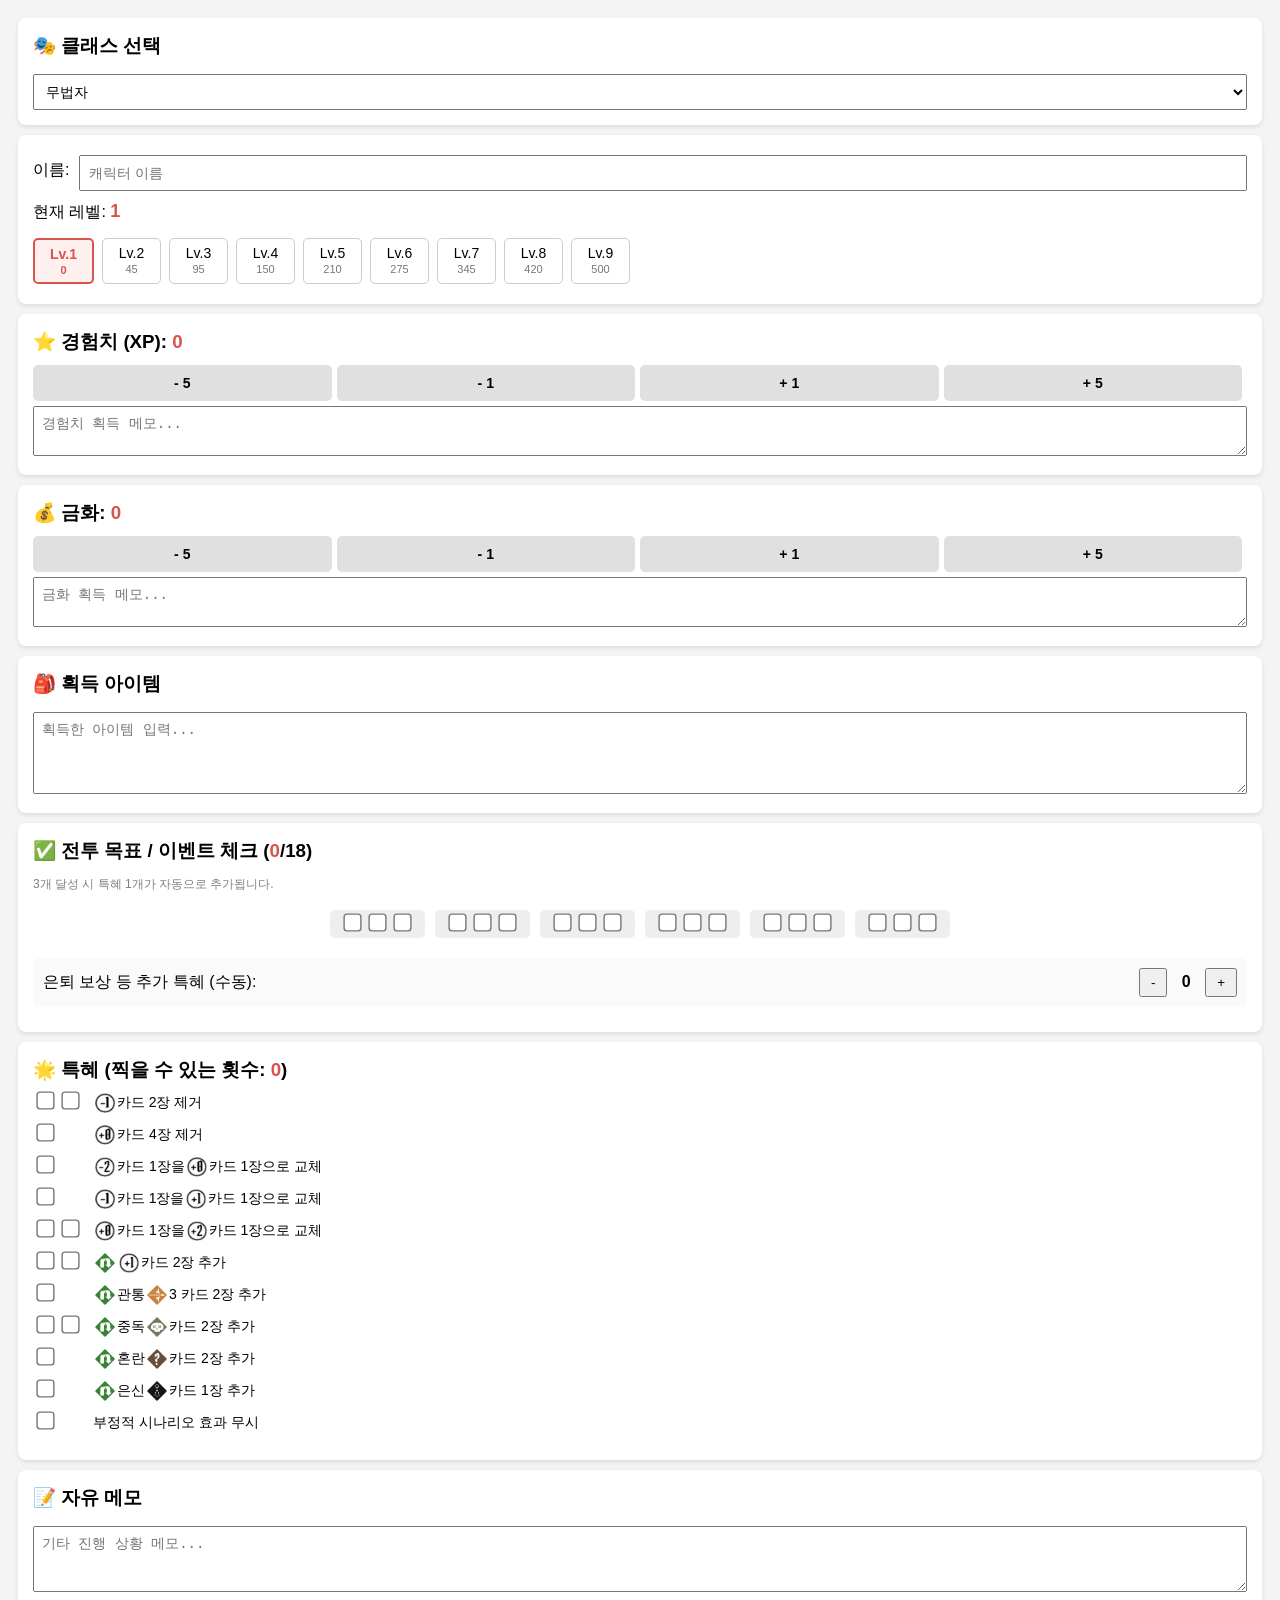
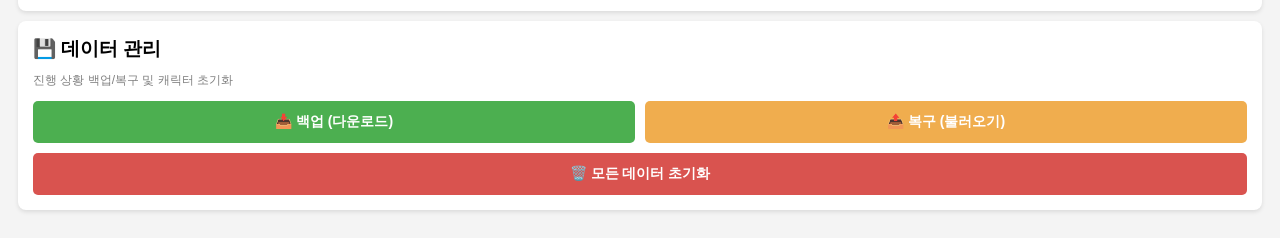
==== commit dd014716: "Add files via upload" ====
--- a/index.html
+++ b/index.html
@@ -3,8 +3,7 @@
   <head>
     <meta charset="UTF-8" />
     <meta name="viewport" content="width=device-width, initial-scale=1.0" />
-    <meta name="referrer" content="no-referrer" />
-    <title>글룸헤븐 헬퍼 V12 (초기화 및 엑박 수정)</title>
+    <title>글룸헤븐 헬퍼 V18 (로컬 이미지 전용본)</title>
     <style>
       body {
         font-family: sans-serif;
@@ -173,7 +172,7 @@
         <input
           type="text"
           id="charName"
-          onchange="saveData()"
+          onchange="syncFromUI()"
           placeholder="캐릭터 이름"
         />
       </div>
@@ -200,7 +199,7 @@
         id="xpMemo"
         rows="2"
         placeholder="경험치 획득 메모..."
-        onchange="saveData()"
+        onchange="syncFromUI()"
       ></textarea>
     </div>
 
@@ -216,7 +215,7 @@
         id="goldMemo"
         rows="2"
         placeholder="금화 획득 메모..."
-        onchange="saveData()"
+        onchange="syncFromUI()"
       ></textarea>
     </div>
 
@@ -226,7 +225,7 @@
         id="items"
         rows="4"
         placeholder="획득한 아이템 입력..."
-        onchange="saveData()"
+        onchange="syncFromUI()"
       ></textarea>
     </div>
 
@@ -287,7 +286,7 @@
         id="memo"
         rows="3"
         placeholder="기타 진행 상황 메모..."
-        onchange="saveData()"
+        onchange="syncFromUI()"
       ></textarea>
     </div>
 
@@ -321,73 +320,49 @@
     <script>
       const xpTable = [0, 45, 95, 150, 210, 275, 345, 420, 500];
 
-      const imgM1 =
-        '<img src="https://i.namu.wiki/i/ZSrEpRW58OXWwn0Uafr5aFnV_LKxpHRuM9OYCvBFn9X0Y90g9fjjwLyUKqhc3hZvc12mv5WW2W602VxjRBOXBA.webp" style="height:20px;vertical-align:middle;margin:0 2px;">';
-      const imgM2 =
-        '<img src="https://i.namu.wiki/i/nn-8vO5PCsh08Kjqz5zTYYvIeCV6f1kkZU-qjfSDyXN5Z8tfJG8sCIRZ5KKcrXiRoPrSV6ExAvO_bSg0e5hq6w.webp" style="height:20px;vertical-align:middle;margin:0 2px;">';
-      const imgM2_W =
-        '<img src="https://i.namu.wiki/i/EoM-wGQWuR8oIzpvJMWGr5lgyfoGBLk3ncDkDZTrPg9aVAyy48EPhUH8dVvV0COo6Dh-b_Yv5c-OzfEYJZ-G6g.webp" style="height:20px;vertical-align:middle;margin:0 2px;">';
-      const imgN1 =
-        '<img src="https://i.namu.wiki/i/SrjeUo8AZEN1cU5dYu6n2GYArAKE3rtbPRnqLelav3GNsLGpmsiayeFOqPQA_OpSpLbHUnHfzhZ6w-bqKrvpXA.webp" style="height:20px;vertical-align:middle;margin:0 2px;">';
-      const imgN2 =
-        '<img src="https://i.namu.wiki/i/nn-8vO5PCsh08Kjqz5zTYYvIeCV6f1kkZU-qjfSDyXN5Z8tfJG8sCIRZ5KKcrXiRoPrSV6ExAvO_bSg0e5hq6w.webp" style="height:20px;vertical-align:middle;margin:0 2px;">';
-      const imgP0 =
-        '<img src="https://i.namu.wiki/i/bftmpRVXNu58bzjWePZRsY_4DPhwS0O1zOm_jjYEwO1sGxkB7nBnofnFg47PLyd0SdbEkLjdnOdPNGsN2gEVRg.webp" style="height:20px;vertical-align:middle;margin:0 2px;">';
-      const imgP00_W =
-        '<img src="https://i.namu.wiki/i/vUTZ5k9MUJSnqvEs9hPMfkBC3bqfkI9p6joLz7onOLGqC43YL26TEnelG8Y0TMTVcDzHN5zkqaGCC4ueR_2e4w.webp" style="height:20px;vertical-align:middle;margin:0 2px;">';
-      const imgP1 =
-        '<img src="https://i.namu.wiki/i/f4vhUhd1dIxZEaI9wDzY82nni5CHqgc2rOf3sxl5SLmSOlA45Bk5aV3mMaMEvNlRCJmpha_9CFSDmUBhNNEmzA.webp" style="height:20px;vertical-align:middle;margin:0 2px;">';
-      const imgP2 =
-        '<img src="https://i.namu.wiki/i/hCRdp7AXy6JUkHyJLPM1AV-ZwLJ8y_CXdoQjGkU2deJsPdG0szEADcWS53a1jjXX1YGrkEugGpOppyp-NkAxDA.webp" style="height:20px;vertical-align:middle;margin:0 2px;">';
-      const imgP2_W =
-        '<img src="https://i.namu.wiki/i/DRbVxjlLXg9A3hvYCSSFZZaInbAahhx-IjtZy142_iTlvBSY7lNUWXvaesgPHwt-8LkISQB-LB0oQuM4ywGBig.webp" style="height:20px;vertical-align:middle;margin:0 2px;">';
-      const imgP3 =
-        '<img src="https://i.namu.wiki/i/cK9Rv9EaWifnmaoFZhPF3qI1R8luv3FoIqemhlWI3TjEEiW0ohrXZUEYps0MaXs55d-qNUWDiDi8axgav3TlTw.webp" style="height:20px;vertical-align:middle;margin:0 2px;">';
-      const imgRoll =
-        '<img src="https://i.namu.wiki/i/_pBVcJP89KjMR8l5yIKb5CndksfZFPVXtb4xKMY8DcRqmM9gnH5aBuQGqviOQZMqPm_rOcfCy-3JhnqjnZYzbw.png" style="height:20px;vertical-align:middle;margin:0 2px;">';
-
-      const imgPush =
-        '<img src="https://i.namu.wiki/i/usrn3epgrFV-6oj6fxtuF8frrg9tVpE9ThKPl-QE16W1YYgIp-USbTyPaByaFeQGWTGhVKH9f0bB38g4C4HmgA.png" style="height:20px;vertical-align:middle;margin:0 2px;">';
-      const imgPull =
-        '<img src="https://i.namu.wiki/i/pYQxjQnnMfrLBFUVt8HEMVIy5XaNS30C272gPhfYP9RMyCNlxaHQuP0I6xLEME2SyfGsjAAPGOE3chI_AWTwLA.png" style="height:20px;vertical-align:middle;margin:0 2px;">';
-      const imgPierce =
-        '<img src="https://i.namu.wiki/i/S2I6En8rqRLJfkJphvoEZApi_7AFZx1q_lJBygola1Jx3NfMCzKpqWavcw8Qc0HtUkbNDsXcnGXrxBKXMlgU_A.png" style="height:20px;vertical-align:middle;margin:0 2px;">';
-      const imgStun =
-        '<img src="https://i.namu.wiki/i/3Xed56ulMg8CiMXMYMqmunHJgR43TTERVc2ZJ29WyKfsG5wZ2gqSaskHadUL8YLVLOFGxha532XiFm9L1QpSrw.png" style="height:20px;vertical-align:middle;margin:0 2px;">';
-      const imgDisarm =
-        '<img src="https://i.namu.wiki/i/VjUdaIwa56Q4rm6NkZ6jHPT5qAoxcnczDWhSNXq3w9LsvoIqJ39g6TJNwKHLi14lUd9Oi9lVjHGlpYFWDDiFJA.png" style="height:20px;vertical-align:middle;margin:0 2px;">';
-      const imgMuddle =
-        '<img src="https://i.namu.wiki/i/ggpxzn_E8hKPn8oBfaSRa_ccPSSE4VsLg9nWBSZ9dWTjr9inTwlwH8g7r_k44qe7ZlmODR2c9PcNzwHoZzfQ_A.png" style="height:20px;vertical-align:middle;margin:0 2px;">';
-      const imgTarget =
-        '<img src="https://i.namu.wiki/i/Udpc4joAXPntSkeoq1l1knsjFR-A0W67fz343tOPP1UsDJgv_nhxqJA8cOjWDzf3rUX4rQEen7KF6aXfCTzetQ.png" style="height:20px;vertical-align:middle;margin:0 2px;">';
-      const imgShield =
-        '<img src="https://i.namu.wiki/i/o24HYXLxtTsY-uMbEYK96nj1GY4ykfMKTDUCwH07i7d4Tu2hpNnTl4m8xO5XwVuKcXa1T-ZhJ-5MWH8GXp5mZw.webp" style="height:20px;vertical-align:middle;margin:0 2px;">';
-      const imgFire =
-        '<img src="https://i.namu.wiki/i/davOmnUZAWYd6mHm8VLCDjgGdxXjExiCAfnDQ3nEZFmUN2K4Bvx7ss2ZNaTIEzSdgeBZiIpdQO1BSatsTeDoBw.webp" style="height:20px;vertical-align:middle;margin:0 2px;">';
-      const imgWound =
-        '<img src="https://i.namu.wiki/i/EH7f-BVDuop4tCqXkyCIjiIHYmQrg8Vt32To34kIVDHpuuVK1d0GWeLGSF176yTyWfzKsjjdC9L6X_3LtC4dtg.png" style="height:20px;vertical-align:middle;margin:0 2px;">';
-      const imgImmobilize =
-        '<img src="https://i.namu.wiki/i/0O-5nr9YnjiAfhaW00DSB7diukYL5rcXq50eq7f6kFde29f3ns2qNmMG_7G_63Q6_jXp_YKUOXrm5ECk7e_s0w.png" style="height:20px;vertical-align:middle;margin:0 2px;">';
-      const imgHeal =
-        '<img src="https://i.namu.wiki/i/D4gVlq2A3BmnJOUzDpSHlXDT_me-KXEUpXAA-bYtnnMPr7o6mXG9_4hWT7Ipa01EmAhgQ-eJeppb_N4T6lWQVw.webp" style="height:20px;vertical-align:middle;margin:0 2px;">';
-      const imgCurse =
-        '<img src="https://i.namu.wiki/i/NzIIdeJ6H3htTArtcMmtoEIbPu64KKn4lBfWm6edfILDMTbaM_BAQXM0BzXHIcmHQ-olTwaCKZiT7u4e7ISEbA.png" style="height:20px;vertical-align:middle;margin:0 2px;">';
-      const imgIce =
-        '<img src="https://i.namu.wiki/i/0NHs8rYvxcni_hznX-mzmiaSkcn9WyGOj7p6GcSIIUvBw2rbLKiJlgVM4zCUT-uExV1FLS3yPOmFRzVkR3k7dA.webp" style="height:20px;vertical-align:middle;margin:0 2px;">';
-      const imgEarth =
-        '<img src="https://i.namu.wiki/i/uxDERYCyiJy6OFGS2nren_5Qjw0fIN42RvJJFHSGL953x6rSMaG_xUZgtOuC3rluvE_cw-cKfnoCti6yj4dDng.webp" style="height:20px;vertical-align:middle;margin:0 2px;">';
-      const imgAir =
-        '<img src="https://i.namu.wiki/i/xz1bvY4rdB7MBnnOyTvdy1_8eLOzU-hMWYTvBm-_jeFdPp6EGpqW-RNynbBW_tEEKsOasfWwVgqhzALsomYJeg.webp" style="height:20px;vertical-align:middle;margin:0 2px;">';
-      const imgLight =
-        '<img src="https://i.namu.wiki/i/fqMUAouPwU6nkA7FQGSZaHr07O-SOBW4vmh2M_A7QcJN4Ela23nOtxpWnf7DKPPmLLygIC9gJbtYm8hs84RJsQ.webp" style="height:20px;vertical-align:middle;margin:0 2px;">';
-      const imgDark =
-        '<img src="https://i.namu.wiki/i/apOnwkdSHbWcu5KYJJomYXP1WUdRI_radILy3UYAxcc1GFQE4abw2_CxGNaXf592DTGqfhi7bhenI6Tkf_At0Q.webp" style="height:20px;vertical-align:middle;margin:0 2px;">';
-      const imgPoison =
-        '<img src="https://i.namu.wiki/i/elegH3i275tovAcOrJpxaHZkVYQCQEKGeCHq6gHmPnoh4-maInMZeh2A50Zt4L6oEdLrNlah5oix7TwpN7Dong.png" style="height:20px;vertical-align:middle;margin:0 2px;">';
-      const imgInvisible =
-        '<img src="https://i.namu.wiki/i/vfrfyBcXD9Mz-rkTCsaqId1TFFRkDWlqKTQBPp4SMLWE7U2TEKWTIxcYsi19PeA3kQ5t7f_y4iqMTRznD7TWFw.png" style="height:20px;vertical-align:middle;margin:0 2px;">';
-      const imgRegen =
-        '<img src="https://i.namu.wiki/i/-gcs63C998Rc6PYhaQ7Ikss7J7M2eFLBPXId2SZUQpUPqUj8og8pHUF-hi-aWoPk35NyO-sh6BdhB4EszN4fEA.webp" style="height:20px;vertical-align:middle;margin:0 2px;">';
+      // 🌟 형님이 올려주신 파일명 + 확장자에 맞춰서 완벽하게 세팅했습니다!
+      function mkImg(fileName) {
+        return `<img src="${fileName}" style="height:20px;vertical-align:middle;margin:0 2px;" alt="${fileName}">`;
+      }
+
+      // 숫자/기호 모디파이어 (jpg, png)
+      const imgM1 = mkImg("-1.jpg");
+      const imgM2 = mkImg("-2.jpg");
+      const imgP0 = mkImg("+0.jpg");
+      const imgP1 = mkImg("+1.jpg");
+      const imgP2 = mkImg("+2.jpg");
+      const imgP3 = mkImg("+3.jpg");
+      const imgRoll = mkImg("굴림.png");
+
+      // 무법자, 점술사 등 전용 기호 연결 (일반 기호와 동일하게 처리)
+      const imgM2_W = imgM2;
+      const imgN1 = imgM1;
+      const imgN2 = imgM2;
+      const imgP00_W = imgP0;
+      const imgP2_W = imgP2;
+
+      // 원소, 상태이상, 전투 등 한글 파일명 적용
+      const imgPush = mkImg("밀기.png");
+      const imgPull = mkImg("당기기.png");
+      const imgPierce = mkImg("관통.png");
+      const imgTarget = mkImg("대상추가.png");
+      const imgShield = mkImg("방어.jpg");
+      const imgHeal = mkImg("치료.jpg");
+      const imgStun = mkImg("기절.png");
+      const imgDisarm = mkImg("무장해제.png");
+      const imgMuddle = mkImg("혼란.png");
+      const imgWound = mkImg("부상.png");
+      const imgImmobilize = mkImg("이동불가.png");
+      const imgPoison = mkImg("중독.png");
+      const imgCurse = mkImg("저주.png");
+      const imgInvisible = mkImg("은신.png");
+      const imgFire = mkImg("불.jpg");
+      const imgIce = mkImg("얼음.jpg");
+      const imgEarth = mkImg("대지.jpg");
+      const imgAir = mkImg("공기.jpg");
+      const imgLight = mkImg("빛.jpg");
+      const imgDark = mkImg("어둠.jpg");
+      const imgRegen = mkImg("복원.png"); // 점술사 대비용 추가
 
       const classData = {
         scoundrel: [
@@ -565,8 +540,12 @@
         memo: "",
       };
 
+      function updateStorage() {
+        localStorage.setItem("gloomHelperV18", JSON.stringify(state));
+      }
+
       function loadData() {
-        const saved = localStorage.getItem("gloomHelperV12");
+        const saved = localStorage.getItem("gloomHelperV18");
         if (saved) {
           state = JSON.parse(saved);
           document.getElementById("classSelect").value = state.classId;
@@ -574,14 +553,13 @@
         render();
       }
 
-      function saveData() {
+      function syncFromUI() {
         state.name = document.getElementById("charName").value;
         state.xpMemo = document.getElementById("xpMemo").value;
         state.goldMemo = document.getElementById("goldMemo").value;
         state.items = document.getElementById("items").value;
         state.memo = document.getElementById("memo").value;
-        localStorage.setItem("gloomHelperV12", JSON.stringify(state));
-        render();
+        updateStorage();
       }
 
       function changeClass() {
@@ -594,7 +572,8 @@
           state.classId = newClass;
           state.checkedPerks = [];
           state.checkList = [];
-          saveData();
+          updateStorage();
+          render();
         } else {
           document.getElementById("classSelect").value = state.classId;
         }
@@ -603,7 +582,8 @@
       function updateVal(key, amount) {
         state[key] += amount;
         if (state[key] < 0) state[key] = 0;
-        saveData();
+        updateStorage();
+        render();
       }
 
       function toggleCheck(index) {
@@ -612,7 +592,8 @@
         } else {
           state.checkList.push(index);
         }
-        saveData();
+        updateStorage();
+        render();
       }
 
       function togglePerk(index) {
@@ -621,32 +602,37 @@
         } else {
           state.checkedPerks.push(index);
         }
-        saveData();
-      }
-
-      // 🌟 모든 데이터 초기화 기능
+        updateStorage();
+        render();
+      }
+
       function resetCharacter() {
         if (
           confirm(
-            "정말 이 캐릭터를 초기화하시겠습니까?\n경험치, 금화, 아이템, 특혜 등 모든 정보가 삭제됩니다.",
+            "정말 이 캐릭터를 초기화하시겠습니까?\n경험치, 금화, 아이템, 메모 등 모든 정보가 삭제됩니다.",
           )
         ) {
-          state.name = "";
-          state.xp = 0;
-          state.gold = 0;
-          state.checkList = [];
-          state.bonusPerks = 0;
-          state.xpMemo = "";
-          state.goldMemo = "";
-          state.items = "";
-          state.memo = "";
-          state.checkedPerks = [];
-          saveData();
+          state = {
+            classId: state.classId,
+            name: "",
+            xp: 0,
+            gold: 0,
+            checkList: [],
+            bonusPerks: 0,
+            xpMemo: "",
+            goldMemo: "",
+            items: "",
+            checkedPerks: [],
+            memo: "",
+          };
+          updateStorage();
+          render();
           alert("데이터가 모두 초기화되었습니다.");
         }
       }
 
       function exportData() {
+        syncFromUI();
         const dataStr = JSON.stringify(state);
         const blob = new Blob([dataStr], { type: "application/json" });
         const url = URL.createObjectURL(blob);
@@ -668,7 +654,8 @@
           try {
             state = JSON.parse(e.target.result);
             document.getElementById("classSelect").value = state.classId;
-            saveData();
+            updateStorage();
+            render();
             alert("데이터가 성공적으로 복구되었습니다!");
           } catch (err) {
             alert("잘못된 백업 파일입니다.");
@@ -699,15 +686,14 @@
           state.checkList.length;
         document.getElementById("bonusPerkDisplay").innerText =
           state.bonusPerks;
-
-        const perkEl = document.getElementById("availablePerks");
-        perkEl.innerText = availablePerks;
-        perkEl.style.color = availablePerks < 0 ? "red" : "#d9534f";
-
         document.getElementById("xpMemo").value = state.xpMemo;
         document.getElementById("goldMemo").value = state.goldMemo;
         document.getElementById("items").value = state.items;
         document.getElementById("memo").value = state.memo || "";
+
+        const perkEl = document.getElementById("availablePerks");
+        perkEl.innerText = availablePerks;
+        perkEl.style.color = availablePerks < 0 ? "red" : "#d9534f";
 
         const xpTrackContainer = document.getElementById("xpTrackContainer");
         xpTrackContainer.innerHTML = "";
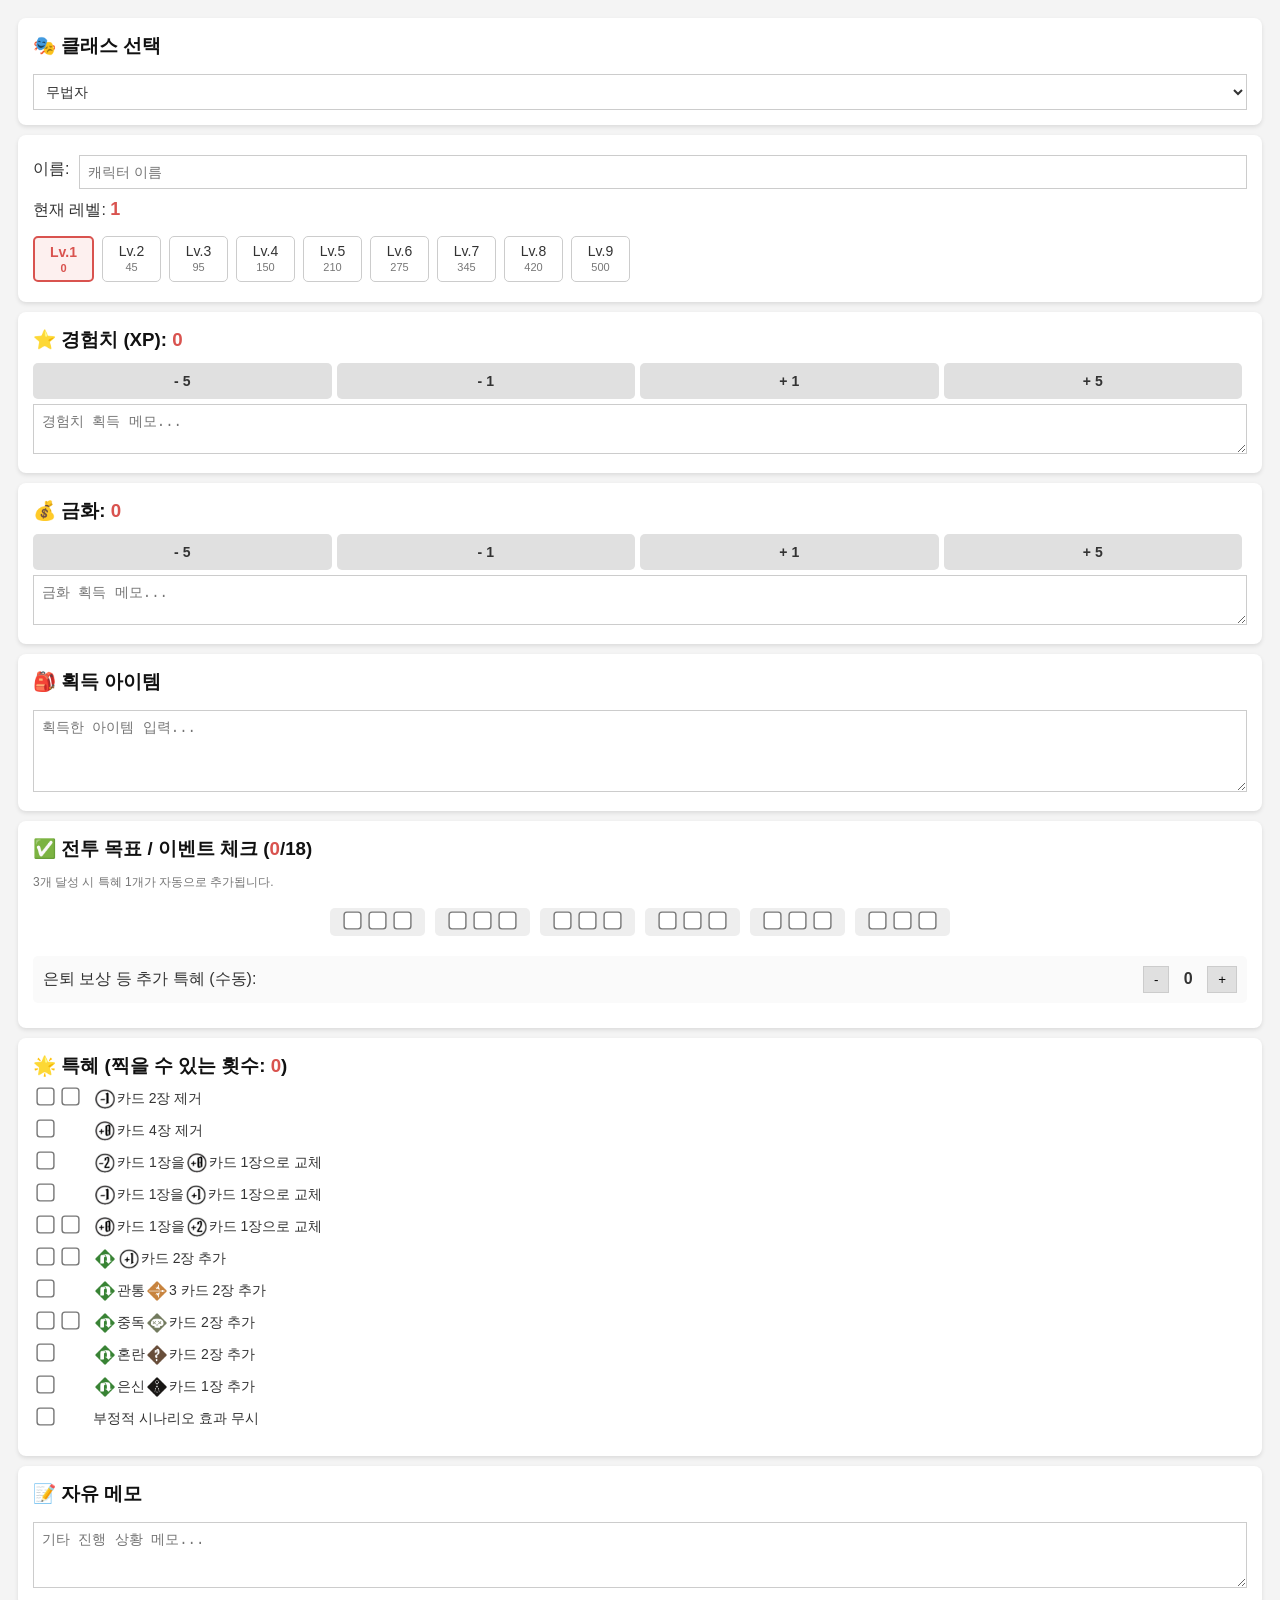
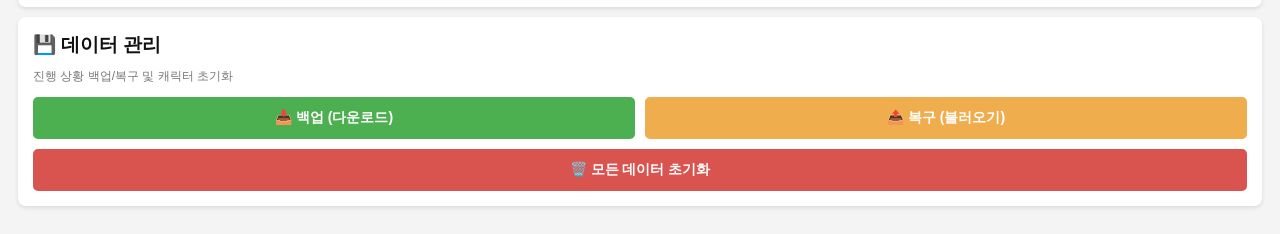
==== commit 5543fdc9: "Add files via upload" ====
--- a/index.html
+++ b/index.html
@@ -3,15 +3,28 @@
   <head>
     <meta charset="UTF-8" />
     <meta name="viewport" content="width=device-width, initial-scale=1.0" />
-    <title>글룸헤븐 헬퍼 V18 (로컬 이미지 전용본)</title>
+    <meta name="color-scheme" content="light" />
+
+    <meta property="og:title" content="글룸헤이븐 종이">
+    <meta property="og:description" content="우리 파티만의 글룸헤이븐 캐릭터 종이 대체">
+    <meta property="og:image" content="thum.jpg" />
+    <link rel="icon" type="image/png" href="thum.jpg">
+
+    <title>글룸헤븐 종이 대체</title>
     <style>
+      /* 🌟 시스템 설정 무시하고 라이트모드 색상으로 완전 고정 */
+      :root {
+        color-scheme: light;
+      }
       body {
         font-family: sans-serif;
         padding: 10px;
         background-color: #f4f4f4;
+        color: #333;
       }
       .box {
         background: white;
+        color: #333;
         padding: 15px;
         margin-bottom: 10px;
         border-radius: 8px;
@@ -21,6 +34,7 @@
       h3 {
         margin-top: 0;
         margin-bottom: 10px;
+        color: #111;
       }
       .row {
         display: flex;
@@ -32,6 +46,7 @@
         padding: 10px;
         font-size: 14px;
         font-weight: bold;
+        color: #333;
         border: none;
         border-radius: 5px;
         background-color: #e0e0e0;
@@ -55,6 +70,9 @@
         padding: 8px;
         font-size: 14px;
         margin-top: 5px;
+        background-color: #fff;
+        color: #333;
+        border: 1px solid #ccc;
       }
       .highlight {
         color: #d9534f;
@@ -78,6 +96,7 @@
         margin-bottom: 12px;
         font-size: 14px;
         line-height: 1.4;
+        color: #333;
       }
 
       .xp-track {
@@ -96,6 +115,7 @@
         width: 45px;
         font-size: 12px;
         background: #fff;
+        color: #333;
       }
       .xp-box.active {
         border-color: #d9534f;
@@ -237,7 +257,7 @@
           >0</span
         >/18)
       </h3>
-      <p style="font-size: 12px; color: gray">
+      <p style="font-size: 12px; color: #777">
         3개 달성 시 특혜 1개가 자동으로 추가됩니다.
       </p>
       <div id="checkGrid" style="text-align: center"></div>
@@ -255,7 +275,11 @@
         <div>
           <button
             onclick="updateVal('bonusPerks', -1)"
-            style="padding: 5px 10px"
+            style="
+              padding: 5px 10px;
+              border: 1px solid #ccc;
+              background: #e0e0e0;
+            "
           >
             -
           </button>
@@ -264,7 +288,11 @@
           >
           <button
             onclick="updateVal('bonusPerks', 1)"
-            style="padding: 5px 10px"
+            style="
+              padding: 5px 10px;
+              border: 1px solid #ccc;
+              background: #e0e0e0;
+            "
           >
             +
           </button>
@@ -292,7 +320,7 @@
 
     <div class="box">
       <h3>💾 데이터 관리</h3>
-      <p style="font-size: 12px; color: gray; margin-top: 0">
+      <p style="font-size: 12px; color: #777; margin-top: 0">
         진행 상황 백업/복구 및 캐릭터 초기화
       </p>
       <div class="row">
@@ -320,12 +348,10 @@
     <script>
       const xpTable = [0, 45, 95, 150, 210, 275, 345, 420, 500];
 
-      // 🌟 형님이 올려주신 파일명 + 확장자에 맞춰서 완벽하게 세팅했습니다!
       function mkImg(fileName) {
         return `<img src="${fileName}" style="height:20px;vertical-align:middle;margin:0 2px;" alt="${fileName}">`;
       }
 
-      // 숫자/기호 모디파이어 (jpg, png)
       const imgM1 = mkImg("-1.jpg");
       const imgM2 = mkImg("-2.jpg");
       const imgP0 = mkImg("+0.jpg");
@@ -334,14 +360,12 @@
       const imgP3 = mkImg("+3.jpg");
       const imgRoll = mkImg("굴림.png");
 
-      // 무법자, 점술사 등 전용 기호 연결 (일반 기호와 동일하게 처리)
       const imgM2_W = imgM2;
       const imgN1 = imgM1;
       const imgN2 = imgM2;
       const imgP00_W = imgP0;
       const imgP2_W = imgP2;
 
-      // 원소, 상태이상, 전투 등 한글 파일명 적용
       const imgPush = mkImg("밀기.png");
       const imgPull = mkImg("당기기.png");
       const imgPierce = mkImg("관통.png");
@@ -362,7 +386,7 @@
       const imgAir = mkImg("공기.jpg");
       const imgLight = mkImg("빛.jpg");
       const imgDark = mkImg("어둠.jpg");
-      const imgRegen = mkImg("복원.png"); // 점술사 대비용 추가
+      const imgRegen = mkImg("복원.png");
 
       const classData = {
         scoundrel: [
@@ -541,11 +565,11 @@
       };
 
       function updateStorage() {
-        localStorage.setItem("gloomHelperV18", JSON.stringify(state));
+        localStorage.setItem("gloomHelperV19", JSON.stringify(state));
       }
 
       function loadData() {
-        const saved = localStorage.getItem("gloomHelperV18");
+        const saved = localStorage.getItem("gloomHelperV19");
         if (saved) {
           state = JSON.parse(saved);
           document.getElementById("classSelect").value = state.classId;
@@ -748,4 +772,4 @@
       loadData();
     </script>
   </body>
-</html>
+</html>
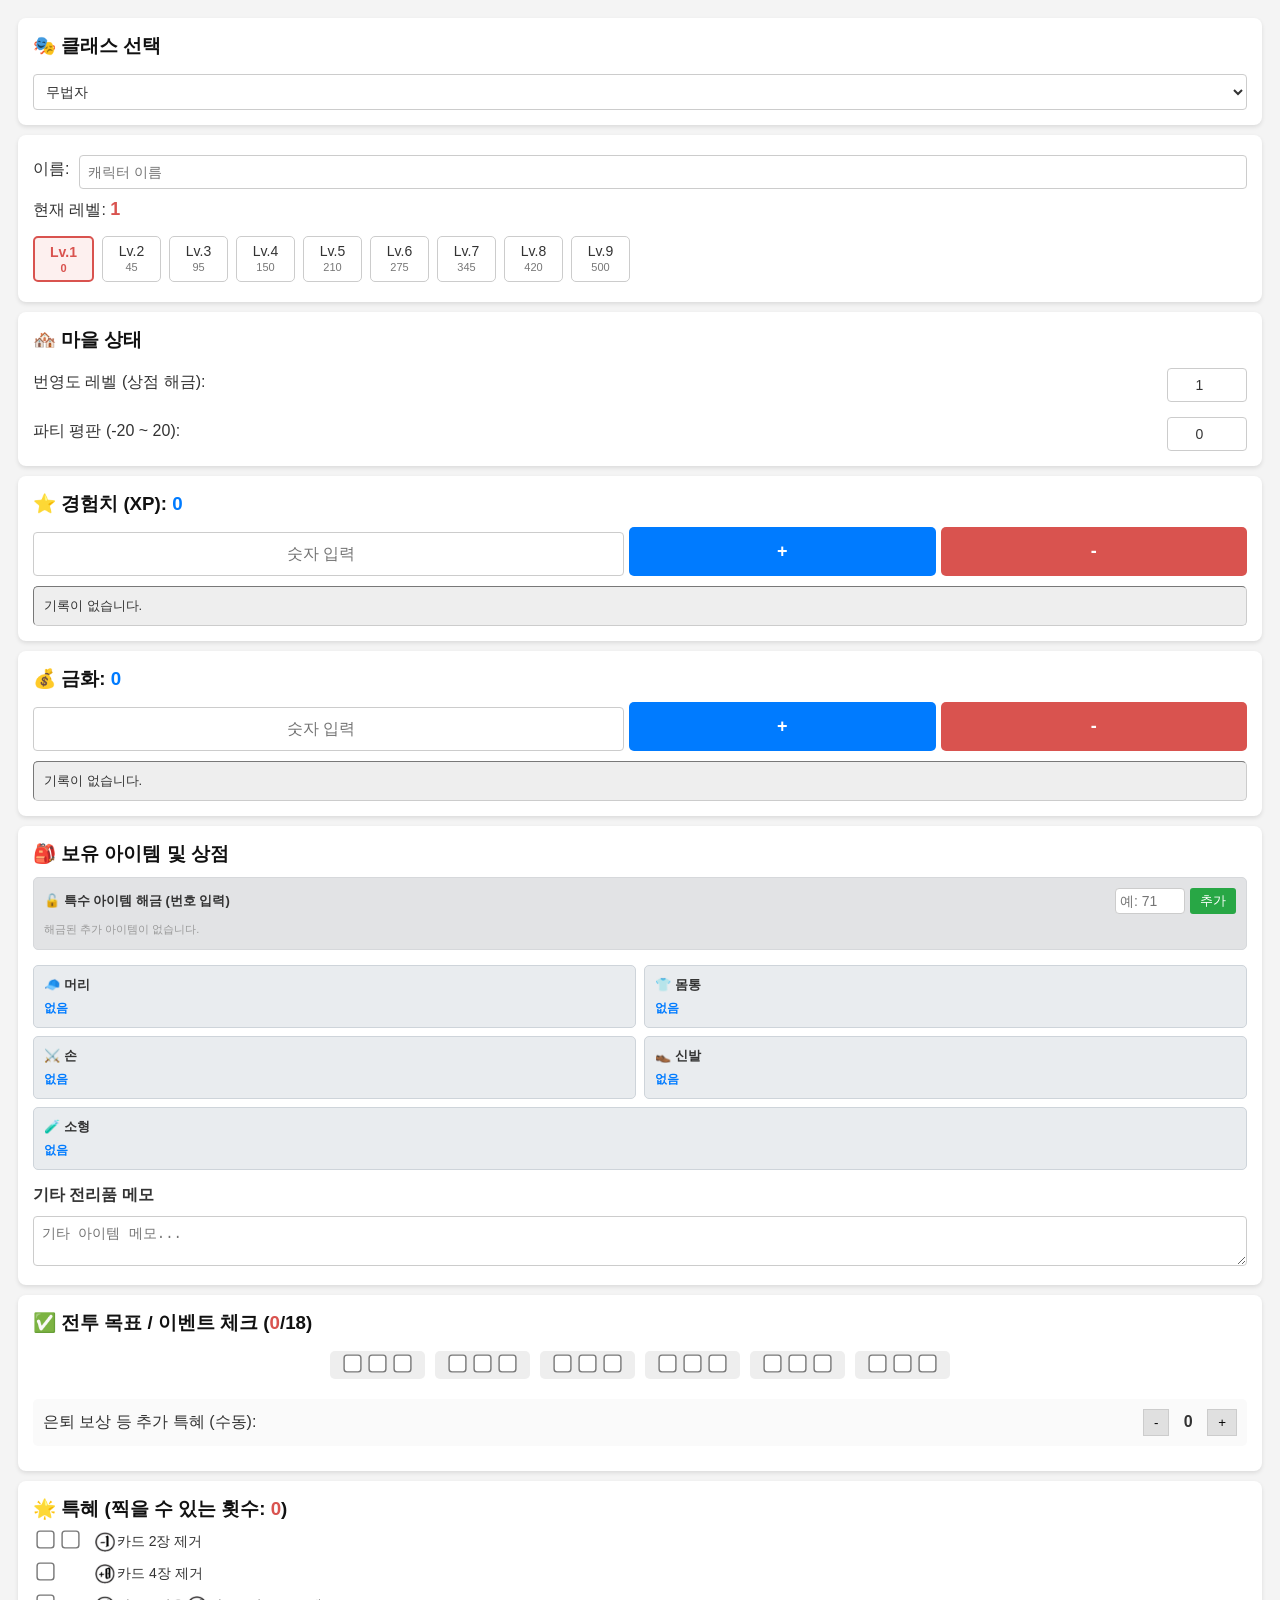
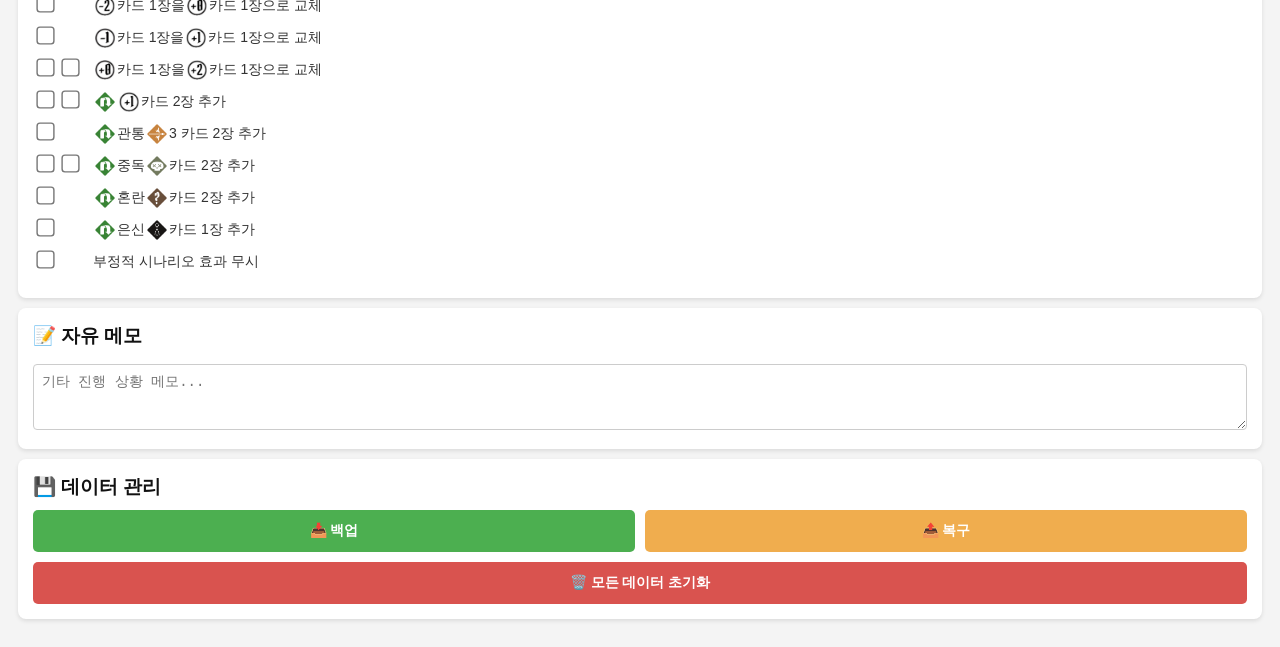
==== commit 68a2bb45: "Update index.html" ====
--- a/index.html
+++ b/index.html
@@ -4,15 +4,8 @@
     <meta charset="UTF-8" />
     <meta name="viewport" content="width=device-width, initial-scale=1.0" />
     <meta name="color-scheme" content="light" />
-
-    <meta property="og:title" content="글룸헤이븐 종이">
-    <meta property="og:description" content="우리 파티만의 글룸헤이븐 캐릭터 종이 대체">
-    <meta property="og:image" content="thum.jpg" />
-    <link rel="icon" type="image/png" href="thum.jpg">
-
     <title>글룸헤븐 종이 대체</title>
     <style>
-      /* 🌟 시스템 설정 무시하고 라이트모드 색상으로 완전 고정 */
       :root {
         color-scheme: light;
       }
@@ -42,28 +35,57 @@
         align-items: center;
         margin-bottom: 10px;
       }
-      .btn-group button {
-        padding: 10px;
-        font-size: 14px;
+
+      .calc-group {
+        display: flex;
+        gap: 5px;
+        margin-bottom: 10px;
+      }
+      .calc-input {
+        flex: 2;
+        padding: 12px !important;
+        font-size: 16px !important;
+        border: 1px solid #ccc;
+        border-radius: 5px;
+        text-align: center;
+      }
+      .btn-calc {
+        flex: 1;
+        padding: 12px;
+        font-size: 18px;
         font-weight: bold;
-        color: #333;
         border: none;
         border-radius: 5px;
-        background-color: #e0e0e0;
         cursor: pointer;
-        margin-right: 5px;
-        flex: 1;
-      }
-      .btn-group {
-        display: flex;
-        width: 100%;
-        justify-content: space-between;
-      }
-      .btn-group button:active {
-        background-color: #ccc;
-      }
+        color: white;
+      }
+
+      /* 🌟 플러스는 파란색, 마이너스는 빨간색으로 통일 */
+      .btn-plus {
+        background-color: #007bff;
+      }
+      .btn-minus {
+        background-color: #d9534f;
+      }
+      .btn-calc:active {
+        opacity: 0.8;
+      }
+
+      .log-area {
+        background: #eee;
+        padding: 10px;
+        border-radius: 5px;
+        font-size: 13px;
+        max-height: 100px;
+        overflow-y: auto;
+        margin-top: 10px;
+        border: 1px inset #ccc;
+        line-height: 1.4;
+      }
+
       textarea,
       input[type="text"],
+      input[type="number"],
       select {
         width: 100%;
         box-sizing: border-box;
@@ -73,6 +95,7 @@
         background-color: #fff;
         color: #333;
         border: 1px solid #ccc;
+        border-radius: 4px;
       }
       .highlight {
         color: #d9534f;
@@ -161,14 +184,105 @@
         background-color: #d9534f;
         width: 100%;
       }
-      .btn-green:active {
-        background-color: #45a049;
-      }
-      .btn-orange:active {
-        background-color: #ec971f;
-      }
-      .btn-red:active {
-        background-color: #c9302c;
+
+      .equip-grid {
+        display: grid;
+        grid-template-columns: 1fr 1fr;
+        gap: 8px;
+        margin-bottom: 15px;
+      }
+      .slot-btn {
+        background: #e9ecef;
+        border: 1px solid #ced4da;
+        padding: 10px;
+        border-radius: 5px;
+        text-align: left;
+        cursor: pointer;
+        font-size: 13px;
+        font-weight: bold;
+        display: flex;
+        flex-direction: column;
+        color: #333;
+        min-height: 60px;
+      }
+      .slot-btn:hover {
+        background: #dee2e6;
+      }
+      .slot-btn span {
+        font-weight: normal;
+        color: #007bff;
+        margin-top: 6px;
+        font-size: 12px;
+        font-weight: bold;
+        line-height: 1.4;
+      }
+      .slot-filled {
+        background: #e6f2ff;
+        border-color: #b3d7ff;
+      }
+
+      .shop-area {
+        background: #fff3cd;
+        padding: 10px;
+        border-radius: 5px;
+        margin-bottom: 15px;
+        border: 1px solid #ffeeba;
+      }
+      .shop-item {
+        background: white;
+        border: 1px solid #ccc;
+        padding: 8px;
+        margin-bottom: 5px;
+        border-radius: 4px;
+        display: flex;
+        justify-content: space-between;
+        align-items: center;
+      }
+      .shop-item button {
+        color: white;
+        border: none;
+        padding: 6px 10px;
+        border-radius: 3px;
+        cursor: pointer;
+        font-weight: bold;
+        font-size: 12px;
+      }
+      .shop-item button.btn-buy {
+        background: #007bff;
+      }
+      .shop-item button.btn-sell {
+        background: #d9534f;
+      }
+      .shop-item button:disabled {
+        background: #ccc;
+        cursor: not-allowed;
+      }
+      .shop-btns {
+        display: flex;
+        gap: 5px;
+      }
+
+      .unlock-box {
+        background: #e2e3e5;
+        padding: 10px;
+        border-radius: 5px;
+        margin-bottom: 15px;
+        border: 1px solid #d6d8db;
+      }
+      .unlock-badge {
+        display: inline-block;
+        background: #6c757d;
+        color: white;
+        padding: 3px 8px;
+        border-radius: 12px;
+        font-size: 11px;
+        margin: 2px;
+      }
+      .unlock-badge span {
+        cursor: pointer;
+        margin-left: 5px;
+        color: #ffcccc;
+        font-weight: bold;
       }
     </style>
   </head>
@@ -208,43 +322,163 @@
     </div>
 
     <div class="box">
-      <h3>⭐ 경험치 (XP): <span id="xpDisplay" class="highlight">0</span></h3>
-      <div class="btn-group">
-        <button onclick="updateVal('xp', -5)">- 5</button>
-        <button onclick="updateVal('xp', -1)">- 1</button>
-        <button onclick="updateVal('xp', 1)">+ 1</button>
-        <button onclick="updateVal('xp', 5)">+ 5</button>
+      <h3>🏘️ 마을 상태</h3>
+      <div class="row">
+        <span>번영도 레벨 (상점 해금):</span>
+        <input
+          type="number"
+          id="prosperity"
+          onchange="syncFromUI()"
+          style="width: 80px; text-align: center"
+          min="1"
+          max="9"
+          value="1"
+        />
       </div>
-      <textarea
-        id="xpMemo"
-        rows="2"
-        placeholder="경험치 획득 메모..."
-        onchange="syncFromUI()"
-      ></textarea>
+      <div class="row" style="margin-bottom: 0">
+        <span>파티 평판 (-20 ~ 20):</span>
+        <input
+          type="number"
+          id="reputation"
+          onchange="syncFromUI()"
+          style="width: 80px; text-align: center"
+          min="-20"
+          max="20"
+          value="0"
+        />
+      </div>
     </div>
 
     <div class="box">
-      <h3>💰 금화: <span id="goldDisplay" class="highlight">0</span></h3>
-      <div class="btn-group">
-        <button onclick="updateVal('gold', -5)">- 5</button>
-        <button onclick="updateVal('gold', -1)">- 1</button>
-        <button onclick="updateVal('gold', 1)">+ 1</button>
-        <button onclick="updateVal('gold', 5)">+ 5</button>
+      <h3>
+        ⭐ 경험치 (XP):
+        <span id="xpDisplay" style="color: #007bff; font-weight: bold">0</span>
+      </h3>
+      <div class="calc-group">
+        <input
+          type="number"
+          id="xpInput"
+          class="calc-input"
+          placeholder="숫자 입력"
+        />
+        <button class="btn-calc btn-plus" onclick="calcValue('xp', 'plus')">
+          +
+        </button>
+        <button class="btn-calc btn-minus" onclick="calcValue('xp', 'minus')">
+          -
+        </button>
       </div>
-      <textarea
-        id="goldMemo"
-        rows="2"
-        placeholder="금화 획득 메모..."
-        onchange="syncFromUI()"
-      ></textarea>
+      <div id="xpLog" class="log-area">경험치 기록이 없습니다.</div>
     </div>
 
     <div class="box">
-      <h3>🎒 획득 아이템</h3>
+      <h3>
+        💰 금화:
+        <span id="goldDisplay" style="color: #007bff; font-weight: bold"
+          >0</span
+        >
+      </h3>
+      <div class="calc-group">
+        <input
+          type="number"
+          id="goldInput"
+          class="calc-input"
+          placeholder="숫자 입력"
+        />
+        <button class="btn-calc btn-plus" onclick="calcValue('gold', 'plus')">
+          +
+        </button>
+        <button class="btn-calc btn-minus" onclick="calcValue('gold', 'minus')">
+          -
+        </button>
+      </div>
+      <div id="goldLog" class="log-area">금화 기록이 없습니다.</div>
+    </div>
+
+    <div class="box">
+      <h3>🎒 보유 아이템 및 상점</h3>
+
+      <div class="unlock-box">
+        <div class="row" style="margin-bottom: 5px">
+          <span style="font-size: 13px; font-weight: bold"
+            >🔓 특수 아이템 해금 (번호 입력)</span
+          >
+          <div style="display: flex; gap: 5px">
+            <input
+              type="number"
+              id="unlockInput"
+              placeholder="예: 71"
+              style="width: 70px; margin-top: 0; padding: 4px"
+            />
+            <button
+              onclick="unlockItem()"
+              style="
+                background: #28a745;
+                color: white;
+                border: none;
+                border-radius: 3px;
+                padding: 0 10px;
+                cursor: pointer;
+              "
+            >
+              추가
+            </button>
+          </div>
+        </div>
+        <div id="unlockedList" style="min-height: 20px"></div>
+      </div>
+
+      <div class="equip-grid">
+        <button class="slot-btn" id="slot-head" onclick="openShop('head')">
+          🧢 머리 <span id="eq-head">없음</span>
+        </button>
+        <button class="slot-btn" id="slot-body" onclick="openShop('body')">
+          👕 몸통 <span id="eq-body">없음</span>
+        </button>
+        <button class="slot-btn" id="slot-hand" onclick="openShop('hand')">
+          ⚔️ 손 <span id="eq-hand">없음</span>
+        </button>
+        <button class="slot-btn" id="slot-feet" onclick="openShop('feet')">
+          👞 신발 <span id="eq-feet">없음</span>
+        </button>
+        <button
+          class="slot-btn"
+          id="slot-small"
+          onclick="openShop('small')"
+          style="grid-column: span 2"
+        >
+          🧪 소형 <span id="eq-small">없음</span>
+        </button>
+      </div>
+
+      <div id="shopContainer" class="shop-area" style="display: none">
+        <h4 id="shopTitle" style="margin-top: 0; margin-bottom: 10px">
+          🛒 상점
+        </h4>
+        <div id="shopList"></div>
+        <button
+          onclick="closeShop()"
+          style="
+            width: 100%;
+            padding: 8px;
+            margin-top: 10px;
+            border: none;
+            background: #ccc;
+            border-radius: 4px;
+            font-weight: bold;
+            cursor: pointer;
+            color: #333;
+          "
+        >
+          닫기
+        </button>
+      </div>
+
+      <h4 style="margin-top: 5px; margin-bottom: 5px">기타 전리품 메모</h4>
       <textarea
         id="items"
-        rows="4"
-        placeholder="획득한 아이템 입력..."
+        rows="2"
+        placeholder="기타 아이템 메모..."
         onchange="syncFromUI()"
       ></textarea>
     </div>
@@ -257,11 +491,7 @@
           >0</span
         >/18)
       </h3>
-      <p style="font-size: 12px; color: #777">
-        3개 달성 시 특혜 1개가 자동으로 추가됩니다.
-      </p>
       <div id="checkGrid" style="text-align: center"></div>
-
       <div
         class="row"
         style="
@@ -320,16 +550,11 @@
 
     <div class="box">
       <h3>💾 데이터 관리</h3>
-      <p style="font-size: 12px; color: #777; margin-top: 0">
-        진행 상황 백업/복구 및 캐릭터 초기화
-      </p>
       <div class="row">
         <button class="action-btn btn-green" onclick="exportData()">
-          📥 백업 (다운로드)
+          📥 백업
         </button>
-        <label for="importFile" class="action-btn btn-orange"
-          >📤 복구 (불러오기)</label
-        >
+        <label for="importFile" class="action-btn btn-orange">📤 복구</label>
         <input
           type="file"
           id="importFile"
@@ -351,7 +576,6 @@
       function mkImg(fileName) {
         return `<img src="${fileName}" style="height:20px;vertical-align:middle;margin:0 2px;" alt="${fileName}">`;
       }
-
       const imgM1 = mkImg("-1.jpg");
       const imgM2 = mkImg("-2.jpg");
       const imgP0 = mkImg("+0.jpg");
@@ -359,13 +583,11 @@
       const imgP2 = mkImg("+2.jpg");
       const imgP3 = mkImg("+3.jpg");
       const imgRoll = mkImg("굴림.png");
-
       const imgM2_W = imgM2;
       const imgN1 = imgM1;
       const imgN2 = imgM2;
       const imgP00_W = imgP0;
       const imgP2_W = imgP2;
-
       const imgPush = mkImg("밀기.png");
       const imgPull = mkImg("당기기.png");
       const imgPierce = mkImg("관통.png");
@@ -550,6 +772,114 @@
         ],
       };
 
+      const itemDB = [
+        { id: 1, name: "활보의 장화", slot: "feet", price: 20, pro: 1 },
+        { id: 2, name: "날개 달린 신발", slot: "feet", price: 20, pro: 1 },
+        { id: 3, name: "가죽 갑옷", slot: "body", price: 10, pro: 1 },
+        { id: 4, name: "가죽 단갑", slot: "body", price: 20, pro: 1 },
+        { id: 5, name: "투명 망토", slot: "body", price: 20, pro: 1 },
+        { id: 6, name: "독수리눈 고글", slot: "head", price: 30, pro: 1 },
+        { id: 7, name: "철 투구", slot: "head", price: 10, pro: 1 },
+        { id: 8, name: "히터 실드", slot: "hand", price: 20, pro: 1 },
+        { id: 9, name: "관통의 활", slot: "hand", price: 30, pro: 1 },
+        { id: 10, name: "전투 망치", slot: "hand", price: 30, pro: 1 },
+        { id: 11, name: "독 단검", slot: "hand", price: 20, pro: 1 },
+        { id: 12, name: "하급 치유 물약", slot: "small", price: 10, pro: 1 },
+        { id: 13, name: "하급 활력 물약", slot: "small", price: 10, pro: 1 },
+        { id: 14, name: "하급 힘 물약", slot: "small", price: 10, pro: 1 },
+        { id: 15, name: "신속의 장화", slot: "feet", price: 50, pro: 2 },
+        { id: 16, name: "주머니 달린 망토", slot: "body", price: 20, pro: 2 },
+        { id: 17, name: "권능의 부적", slot: "head", price: 45, pro: 2 },
+        { id: 18, name: "전투 도끼", slot: "hand", price: 20, pro: 2 },
+        { id: 19, name: "그물", slot: "hand", price: 20, pro: 2 },
+        { id: 20, name: "하급 마나 물약", slot: "small", price: 10, pro: 2 },
+        { id: 21, name: "기절 화약", slot: "small", price: 20, pro: 2 },
+        { id: 22, name: "튼튼한 경갑", slot: "feet", price: 20, pro: 3 },
+        { id: 23, name: "사슬 갑옷", slot: "body", price: 20, pro: 3 },
+        { id: 24, name: "호신부", slot: "head", price: 20, pro: 3 },
+        { id: 25, name: "톱니검", slot: "hand", price: 30, pro: 3 },
+        { id: 26, name: "긴 창", slot: "hand", price: 30, pro: 3 },
+        { id: 27, name: "주 치유 물약", slot: "small", price: 30, pro: 3 },
+        { id: 28, name: "달 귀걸이", slot: "small", price: 20, pro: 3 },
+        { id: 29, name: "편안한 신발", slot: "feet", price: 30, pro: 4 },
+        { id: 30, name: "징 박힌 가죽 갑옷", slot: "body", price: 30, pro: 4 },
+        { id: 31, name: "매의 눈 고글", slot: "head", price: 20, pro: 4 },
+        { id: 32, name: "탑 방패", slot: "hand", price: 40, pro: 4 },
+        { id: 33, name: "불안정한 폭발물", slot: "hand", price: 30, pro: 4 },
+        { id: 34, name: "주 활력 물약", slot: "small", price: 30, pro: 4 },
+        { id: 35, name: "매 조각상", slot: "small", price: 50, pro: 4 },
+        { id: 36, name: "질주의 장화", slot: "feet", price: 40, pro: 5 },
+        { id: 37, name: "덧댄 갑옷", slot: "body", price: 40, pro: 5 },
+        { id: 38, name: "견고한 머리띠", slot: "head", price: 30, pro: 5 },
+        { id: 39, name: "갈고리 사슬", slot: "hand", price: 40, pro: 5 },
+        { id: 40, name: "다용도 단검", slot: "hand", price: 25, pro: 5 },
+        { id: 41, name: "주 힘 물약", slot: "small", price: 40, pro: 5 },
+        { id: 42, name: "강인함의 반지", slot: "small", price: 30, pro: 5 },
+        { id: 71, name: "징 박힌 가죽 장화", slot: "feet", price: 50, pro: 99 },
+        { id: 72, name: "찬란한 판금 갑옷", slot: "body", price: 50, pro: 99 },
+        { id: 73, name: "깜빡이는 망토", slot: "body", price: 50, pro: 99 },
+        { id: 74, name: "부드러운 검", slot: "hand", price: 30, pro: 99 },
+        { id: 75, name: "순환의 부적", slot: "head", price: 40, pro: 99 },
+        { id: 76, name: "사슬 두건", slot: "head", price: 40, pro: 99 },
+        { id: 77, name: "험악한 단검", slot: "hand", price: 35, pro: 99 },
+        { id: 78, name: "폭풍의 방패", slot: "hand", price: 30, pro: 99 },
+        { id: 79, name: "지옥불 단검", slot: "hand", price: 35, pro: 99 },
+        { id: 80, name: "지진의 망치", slot: "hand", price: 40, pro: 99 },
+        { id: 81, name: "빛나는 창", slot: "hand", price: 40, pro: 99 },
+        { id: 82, name: "밤의 방패", slot: "hand", price: 30, pro: 99 },
+        { id: 83, name: "한기 걸음 장화", slot: "feet", price: 50, pro: 99 },
+        { id: 84, name: "얼어붙은 호신부", slot: "head", price: 50, pro: 99 },
+        { id: 85, name: "희생의 가운", slot: "body", price: 50, pro: 99 },
+        { id: 86, name: "파멸의 나침반", slot: "small", price: 50, pro: 99 },
+        { id: 87, name: "환상의 망토", slot: "body", price: 40, pro: 99 },
+        { id: 88, name: "유성검", slot: "hand", price: 40, pro: 99 },
+        { id: 89, name: "하급 치유의 영약", slot: "small", price: 10, pro: 99 },
+        { id: 90, name: "태양의 귀걸이", slot: "small", price: 40, pro: 99 },
+        { id: 91, name: "강철 반지", slot: "small", price: 20, pro: 99 },
+        { id: 92, name: "젖은 망토", slot: "body", price: 25, pro: 99 },
+        { id: 93, name: "살갗 방패", slot: "hand", price: 40, pro: 99 },
+        { id: 94, name: "은밀함의 혼합물", slot: "small", price: 20, pro: 99 },
+        { id: 95, name: "백금 호신부", slot: "head", price: 45, pro: 99 },
+        { id: 96, name: "환희의 영약", slot: "small", price: 30, pro: 99 },
+        { id: 97, name: "환상의 단검", slot: "hand", price: 40, pro: 99 },
+        { id: 98, name: "맹독의 영약", slot: "small", price: 20, pro: 99 },
+        { id: 99, name: "마그마 장화", slot: "feet", price: 50, pro: 99 },
+        { id: 100, name: "기계충 떼의 가운", slot: "body", price: 40, pro: 99 },
+        { id: 101, name: "두 번째 피부", slot: "body", price: 30, pro: 99 },
+        { id: 102, name: "희생의 호신부", slot: "head", price: 50, pro: 99 },
+        { id: 103, name: "가시 돋친 갑옷", slot: "body", price: 45, pro: 99 },
+        { id: 104, name: "거대 괴수 호신부", slot: "head", price: 40, pro: 99 },
+        { id: 105, name: "벼락의 장식", slot: "head", price: 35, pro: 99 },
+        { id: 106, name: "목장식 호신부", slot: "head", price: 30, pro: 99 },
+        { id: 107, name: "뿔 달린 투구", slot: "head", price: 30, pro: 99 },
+        { id: 108, name: "들쭉날쭉한 칼날", slot: "hand", price: 30, pro: 99 },
+        { id: 109, name: "도둑의 단검", slot: "hand", price: 20, pro: 99 },
+        { id: 110, name: "기계충 칼날", slot: "hand", price: 30, pro: 99 },
+        { id: 111, name: "기계충의 활", slot: "hand", price: 40, pro: 99 },
+        { id: 112, name: "고대 굴착기", slot: "hand", price: 30, pro: 99 },
+        { id: 113, name: "해골 도끼", slot: "hand", price: 50, pro: 99 },
+        { id: 114, name: "파멸의 지팡이", slot: "hand", price: 50, pro: 99 },
+        { id: 115, name: "명령의 지팡이", slot: "hand", price: 40, pro: 99 },
+        { id: 116, name: "원소의 지팡이", slot: "hand", price: 40, pro: 99 },
+        { id: 117, name: "피의 도끼", slot: "hand", price: 40, pro: 99 },
+        { id: 118, name: "저주의 지팡이", slot: "hand", price: 40, pro: 99 },
+        { id: 119, name: "거미의 독액", slot: "small", price: 15, pro: 99 },
+        { id: 120, name: "검은불 혼합물", slot: "small", price: 25, pro: 99 },
+        { id: 121, name: "독 단검 연마제", slot: "small", price: 20, pro: 99 },
+        { id: 122, name: "치료의 조각상", slot: "small", price: 50, pro: 99 },
+        { id: 123, name: "강철 반지", slot: "small", price: 20, pro: 99 },
+        { id: 124, name: "파멸의 나침반", slot: "small", price: 50, pro: 99 },
+        { id: 125, name: "톱니 상자", slot: "small", price: 30, pro: 99 },
+        { id: 126, name: "톱니 폭탄", slot: "small", price: 30, pro: 99 },
+        { id: 127, name: "비행 장비", slot: "small", price: 50, pro: 99 },
+        { id: 128, name: "흑요석 호신부", slot: "head", price: 40, pro: 99 },
+        { id: 129, name: "암흑 장막", slot: "body", price: 50, pro: 99 },
+        { id: 130, name: "빛나는 단검", slot: "hand", price: 30, pro: 99 },
+        { id: 131, name: "영혼 낫", slot: "hand", price: 40, pro: 99 },
+        { id: 132, name: "지옥불 검", slot: "hand", price: 35, pro: 99 },
+        { id: 133, name: "저주받은 부적", slot: "head", price: 40, pro: 99 },
+      ];
+
       let state = {
         classId: "scoundrel",
         name: "",
@@ -557,21 +887,232 @@
         gold: 0,
         checkList: [],
         bonusPerks: 0,
-        xpMemo: "",
-        goldMemo: "",
         items: "",
         checkedPerks: [],
         memo: "",
+        xpLogs: [],
+        goldLogs: [],
+        prosperity: 1,
+        reputation: 0,
+        ownedItems: [],
+        unlockedItems: [],
       };
 
+      function appendLog(logType, msg) {
+        if (!state[logType]) state[logType] = [];
+        state[logType].unshift(msg);
+        if (state[logType].length > 20) state[logType].pop();
+      }
+
+      function calcValue(key, type) {
+        const inputId = key + "Input";
+        const logId = key + "Logs";
+        const inputVal = parseInt(document.getElementById(inputId).value);
+
+        if (isNaN(inputVal) || inputVal <= 0) return;
+
+        const change = type === "plus" ? inputVal : -inputVal;
+        state[key] += change;
+        if (state[key] < 0) state[key] = 0;
+
+        const logMsg = `${type === "plus" ? "+" : "-"}${inputVal} (총 ${state[key]})`;
+        appendLog(logId, logMsg);
+
+        document.getElementById(inputId).value = "";
+        updateStorage();
+        render();
+      }
+
+      // 🌟 로그 렌더링 시 색상 처리 (+는 파랑, -는 빨강)
+      function renderLogs(logs, elementId) {
+        const el = document.getElementById(elementId);
+        if (!logs || logs.length === 0) {
+          el.innerHTML = "기록이 없습니다.";
+          return;
+        }
+        el.innerHTML = logs
+          .map((log) => {
+            let color = "#333";
+            if (log.startsWith("+")) color = "#007bff";
+            if (log.startsWith("-")) color = "#d9534f";
+            return `<div style="color: ${color}; font-weight: bold; margin-bottom: 3px;">${log}</div>`;
+          })
+          .join("");
+      }
+
+      function getPriceMod(rep) {
+        if (rep >= 19) return -5;
+        if (rep >= 15) return -4;
+        if (rep >= 11) return -3;
+        if (rep >= 7) return -2;
+        if (rep >= 3) return -1;
+        if (rep <= -19) return 5;
+        if (rep <= -15) return 4;
+        if (rep <= -11) return 3;
+        if (rep <= -7) return 2;
+        if (rep <= -3) return 1;
+        return 0;
+      }
+
+      function unlockItem() {
+        const inputId = parseInt(document.getElementById("unlockInput").value);
+        if (!inputId || isNaN(inputId))
+          return alert("아이템 번호를 입력해주세요.");
+
+        const item = itemDB.find((i) => i.id === inputId);
+        if (!item) return alert("해당 번호의 아이템 데이터가 없습니다.");
+
+        if (state.unlockedItems.includes(inputId))
+          return alert("이미 상점에 추가된 아이템입니다.");
+
+        state.unlockedItems.push(inputId);
+        document.getElementById("unlockInput").value = "";
+        updateStorage();
+        render();
+        alert(`[#${item.id}] ${item.name} 아이템이 상점에 추가되었습니다!`);
+      }
+
+      function removeUnlock(id) {
+        if (confirm(`상점에서 이 아이템 해금을 취소하시겠습니까?`)) {
+          state.unlockedItems = state.unlockedItems.filter((i) => i !== id);
+          updateStorage();
+          render();
+        }
+      }
+
+      let currentShopSlot = null;
+
+      function openShop(slotKey) {
+        currentShopSlot = slotKey;
+        const shopList = document.getElementById("shopList");
+        const shopContainer = document.getElementById("shopContainer");
+        const title = document.getElementById("shopTitle");
+
+        let html = "";
+        const mod = getPriceMod(state.reputation);
+
+        const availableItems = itemDB.filter(
+          (i) =>
+            i.slot === slotKey &&
+            (i.pro <= state.prosperity || state.unlockedItems.includes(i.id)),
+        );
+
+        if (availableItems.length === 0) {
+          html += `<p style="color:#777; font-size:13px;">구매 가능한 아이템이 없습니다.</p>`;
+        } else {
+          availableItems.forEach((item) => {
+            // 🌟 아이템 보유 개수 체크 (최대 2개)
+            const ownedCount = state.ownedItems.filter(
+              (id) => id === item.id,
+            ).length;
+            const finalPrice = Math.max(1, item.price + mod);
+            const canAfford = state.gold >= finalPrice;
+
+            let btnHtml = "";
+
+            // 1개 이상 있으면 판매 버튼 추가
+            if (ownedCount > 0) {
+              const sellPrice = Math.floor(item.price / 2);
+              btnHtml += `<button class="btn-sell" onclick="sellItem(${item.id})">판매 (+${sellPrice}G)</button>`;
+            }
+
+            // 2개 미만이면 구매 버튼 추가
+            if (ownedCount < 2) {
+              btnHtml += `<button class="btn-buy" onclick="buyItem(${item.id}, ${finalPrice})" ${!canAfford ? "disabled" : ""}>${canAfford ? "구매" : "돈 부족"}</button>`;
+            }
+
+            html += `
+              <div class="shop-item" style="${ownedCount > 0 ? "background-color: #fdf0ef; border-color: #d9534f;" : ""}">
+                <div style="font-size:14px;">
+                  <strong style="${ownedCount > 0 ? "color:#d9534f;" : ""}">[#${item.id}] ${item.name}</strong> 
+                  ${ownedCount > 0 ? `<span style="color:#007bff; font-weight:bold; font-size:12px; margin-left:5px;">(보유: ${ownedCount}개)</span>` : ""}
+                  <br><span style="color:#666; font-size:12px;">원가: ${item.price}G / <b>최종가: <span style="color:#d9534f;">${finalPrice}G</span></b></span>
+                </div>
+                <div class="shop-btns">${btnHtml}</div>
+              </div>
+            `;
+          });
+        }
+
+        shopList.innerHTML = html;
+        const slotNames = {
+          head: "모자/투구",
+          body: "갑옷/망토",
+          hand: "무기/방패",
+          feet: "신발/장화",
+          small: "소형/물약",
+        };
+        title.innerText = `🛒 ${slotNames[slotKey]} 상점`;
+        shopContainer.style.display = "block";
+      }
+
+      function closeShop() {
+        document.getElementById("shopContainer").style.display = "none";
+        currentShopSlot = null;
+      }
+
+      // 🌟 구매 로직 (2개 제한 체크)
+      function buyItem(itemId, finalPrice) {
+        if (state.gold < finalPrice) return alert("골드가 부족합니다.");
+        const ownedCount = state.ownedItems.filter(
+          (id) => id === itemId,
+        ).length;
+        if (ownedCount >= 2)
+          return alert("같은 아이템은 최대 2개까지만 보유할 수 있습니다.");
+
+        const item = itemDB.find((i) => i.id === itemId);
+        state.gold -= finalPrice;
+        state.ownedItems.push(itemId);
+
+        appendLog(
+          "goldLogs",
+          `-${finalPrice} (구매: ${item.name}) (총 ${state.gold})`,
+        );
+        updateStorage();
+        render();
+        openShop(currentShopSlot);
+      }
+
+      // 🌟 판매 로직 (배열에서 해당 아이템 ID를 1개만 제거)
+      function sellItem(itemId) {
+        const index = state.ownedItems.indexOf(itemId);
+        if (index > -1) {
+          const item = itemDB.find((i) => i.id === itemId);
+          const sellPrice = Math.floor(item.price / 2);
+
+          state.gold += sellPrice;
+          state.ownedItems.splice(index, 1); // 1개만 삭제
+
+          appendLog(
+            "goldLogs",
+            `+${sellPrice} (판매: ${item.name}) (총 ${state.gold})`,
+          );
+          updateStorage();
+          render();
+          openShop(currentShopSlot);
+        }
+      }
+
       function updateStorage() {
-        localStorage.setItem("gloomHelperV19", JSON.stringify(state));
+        localStorage.setItem("gloomHelperV23", JSON.stringify(state));
       }
 
       function loadData() {
-        const saved = localStorage.getItem("gloomHelperV19");
+        const saved =
+          localStorage.getItem("gloomHelperV23") ||
+          localStorage.getItem("gloomHelperV22") ||
+          localStorage.getItem("gloomHelperV21") ||
+          localStorage.getItem("gloomHelperV20");
         if (saved) {
-          state = JSON.parse(saved);
+          const parsed = JSON.parse(saved);
+          state = { ...state, ...parsed };
+          if (!state.xpLogs) state.xpLogs = [];
+          if (!state.goldLogs) state.goldLogs = [];
+          if (state.prosperity === undefined) state.prosperity = 1;
+          if (state.reputation === undefined) state.reputation = 0;
+          if (!state.unlockedItems) state.unlockedItems = [];
+          if (!state.ownedItems) state.ownedItems = [];
+
           document.getElementById("classSelect").value = state.classId;
         }
         render();
@@ -579,11 +1120,14 @@
 
       function syncFromUI() {
         state.name = document.getElementById("charName").value;
-        state.xpMemo = document.getElementById("xpMemo").value;
-        state.goldMemo = document.getElementById("goldMemo").value;
+        state.prosperity =
+          parseInt(document.getElementById("prosperity").value) || 1;
+        state.reputation =
+          parseInt(document.getElementById("reputation").value) || 0;
         state.items = document.getElementById("items").value;
         state.memo = document.getElementById("memo").value;
         updateStorage();
+        render();
       }
 
       function changeClass() {
@@ -633,7 +1177,7 @@
       function resetCharacter() {
         if (
           confirm(
-            "정말 이 캐릭터를 초기화하시겠습니까?\n경험치, 금화, 아이템, 메모 등 모든 정보가 삭제됩니다.",
+            "정말 이 캐릭터를 초기화하시겠습니까? 모든 정보가 삭제됩니다.",
           )
         ) {
           state = {
@@ -643,11 +1187,15 @@
             gold: 0,
             checkList: [],
             bonusPerks: 0,
-            xpMemo: "",
-            goldMemo: "",
             items: "",
             checkedPerks: [],
             memo: "",
+            xpLogs: [],
+            goldLogs: [],
+            prosperity: 1,
+            reputation: 0,
+            ownedItems: [],
+            unlockedItems: [],
           };
           updateStorage();
           render();
@@ -676,11 +1224,19 @@
         const reader = new FileReader();
         reader.onload = function (e) {
           try {
-            state = JSON.parse(e.target.result);
+            const parsed = JSON.parse(e.target.result);
+            state = { ...state, ...parsed };
+            if (!state.xpLogs) state.xpLogs = [];
+            if (!state.goldLogs) state.goldLogs = [];
+            if (state.prosperity === undefined) state.prosperity = 1;
+            if (state.reputation === undefined) state.reputation = 0;
+            if (!state.ownedItems) state.ownedItems = [];
+            if (!state.unlockedItems) state.unlockedItems = [];
+
             document.getElementById("classSelect").value = state.classId;
             updateStorage();
             render();
-            alert("데이터가 성공적으로 복구되었습니다!");
+            alert("데이터 복구 완료!");
           } catch (err) {
             alert("잘못된 백업 파일입니다.");
           }
@@ -704,16 +1260,56 @@
 
         document.getElementById("charName").value = state.name;
         document.getElementById("levelDisplay").innerText = currentLevel;
+        document.getElementById("prosperity").value = state.prosperity;
+        document.getElementById("reputation").value = state.reputation;
+
         document.getElementById("xpDisplay").innerText = state.xp;
         document.getElementById("goldDisplay").innerText = state.gold;
         document.getElementById("checkCountDisplay").innerText =
           state.checkList.length;
         document.getElementById("bonusPerkDisplay").innerText =
           state.bonusPerks;
-        document.getElementById("xpMemo").value = state.xpMemo;
-        document.getElementById("goldMemo").value = state.goldMemo;
         document.getElementById("items").value = state.items;
         document.getElementById("memo").value = state.memo || "";
+
+        // 🌟 로그에 색상 적용
+        renderLogs(state.xpLogs, "xpLog");
+        renderLogs(state.goldLogs, "goldLog");
+
+        const unlockedListEl = document.getElementById("unlockedList");
+        if (state.unlockedItems.length > 0) {
+          unlockedListEl.innerHTML = state.unlockedItems
+            .map((id) => {
+              const item = itemDB.find((i) => i.id === id);
+              return item
+                ? `<div class="unlock-badge">[#${item.id}] ${item.name} <span onclick="removeUnlock(${item.id})">✖</span></div>`
+                : "";
+            })
+            .join("");
+        } else {
+          unlockedListEl.innerHTML =
+            '<span style="font-size:11px; color:#999;">해금된 추가 아이템이 없습니다.</span>';
+        }
+
+        const slots = ["head", "body", "hand", "feet", "small"];
+        slots.forEach((slot) => {
+          const btn = document.getElementById(`slot-${slot}`);
+          const span = document.getElementById(`eq-${slot}`);
+
+          const itemsInSlot = state.ownedItems
+            .map((id) => itemDB.find((i) => i.id === id))
+            .filter((item) => item && item.slot === slot);
+
+          if (itemsInSlot.length > 0) {
+            span.innerHTML = itemsInSlot
+              .map((i) => `[#${i.id}] ${i.name}`)
+              .join("<br>");
+            btn.classList.add("slot-filled");
+          } else {
+            span.innerHTML = "없음";
+            btn.classList.remove("slot-filled");
+          }
+        });
 
         const perkEl = document.getElementById("availablePerks");
         perkEl.innerText = availablePerks;
@@ -723,12 +1319,7 @@
         xpTrackContainer.innerHTML = "";
         for (let i = 1; i <= 9; i++) {
           const isCurrent = i === currentLevel ? "active" : "";
-          xpTrackContainer.innerHTML += `
-        <div class="xp-box ${isCurrent}">
-          <div class="lvl">Lv.${i}</div>
-          <div class="req">${xpTable[i - 1]}</div>
-        </div>
-      `;
+          xpTrackContainer.innerHTML += `<div class="xp-box ${isCurrent}"><div class="lvl">Lv.${i}</div><div class="req">${xpTable[i - 1]}</div></div>`;
         }
 
         const checkGrid = document.getElementById("checkGrid");
@@ -761,15 +1352,15 @@
             boxesHtml += `<input type="checkbox" class="checkbox-large" onchange="togglePerk(${boxIndex})" ${isChecked}>`;
           }
           perkContainer.innerHTML += `
-        <label class="perk-label">
-          <div style="min-width: 60px;">${boxesHtml}</div>
-          <span style="display: flex; align-items: center; flex-wrap: wrap;">${perk.text}</span>
-        </label>
-      `;
+            <label class="perk-label">
+              <div style="min-width: 60px;">${boxesHtml}</div>
+              <span style="display: flex; align-items: center; flex-wrap: wrap;">${perk.text}</span>
+            </label>
+          `;
         });
       }
 
       loadData();
     </script>
   </body>
-</html>+</html>
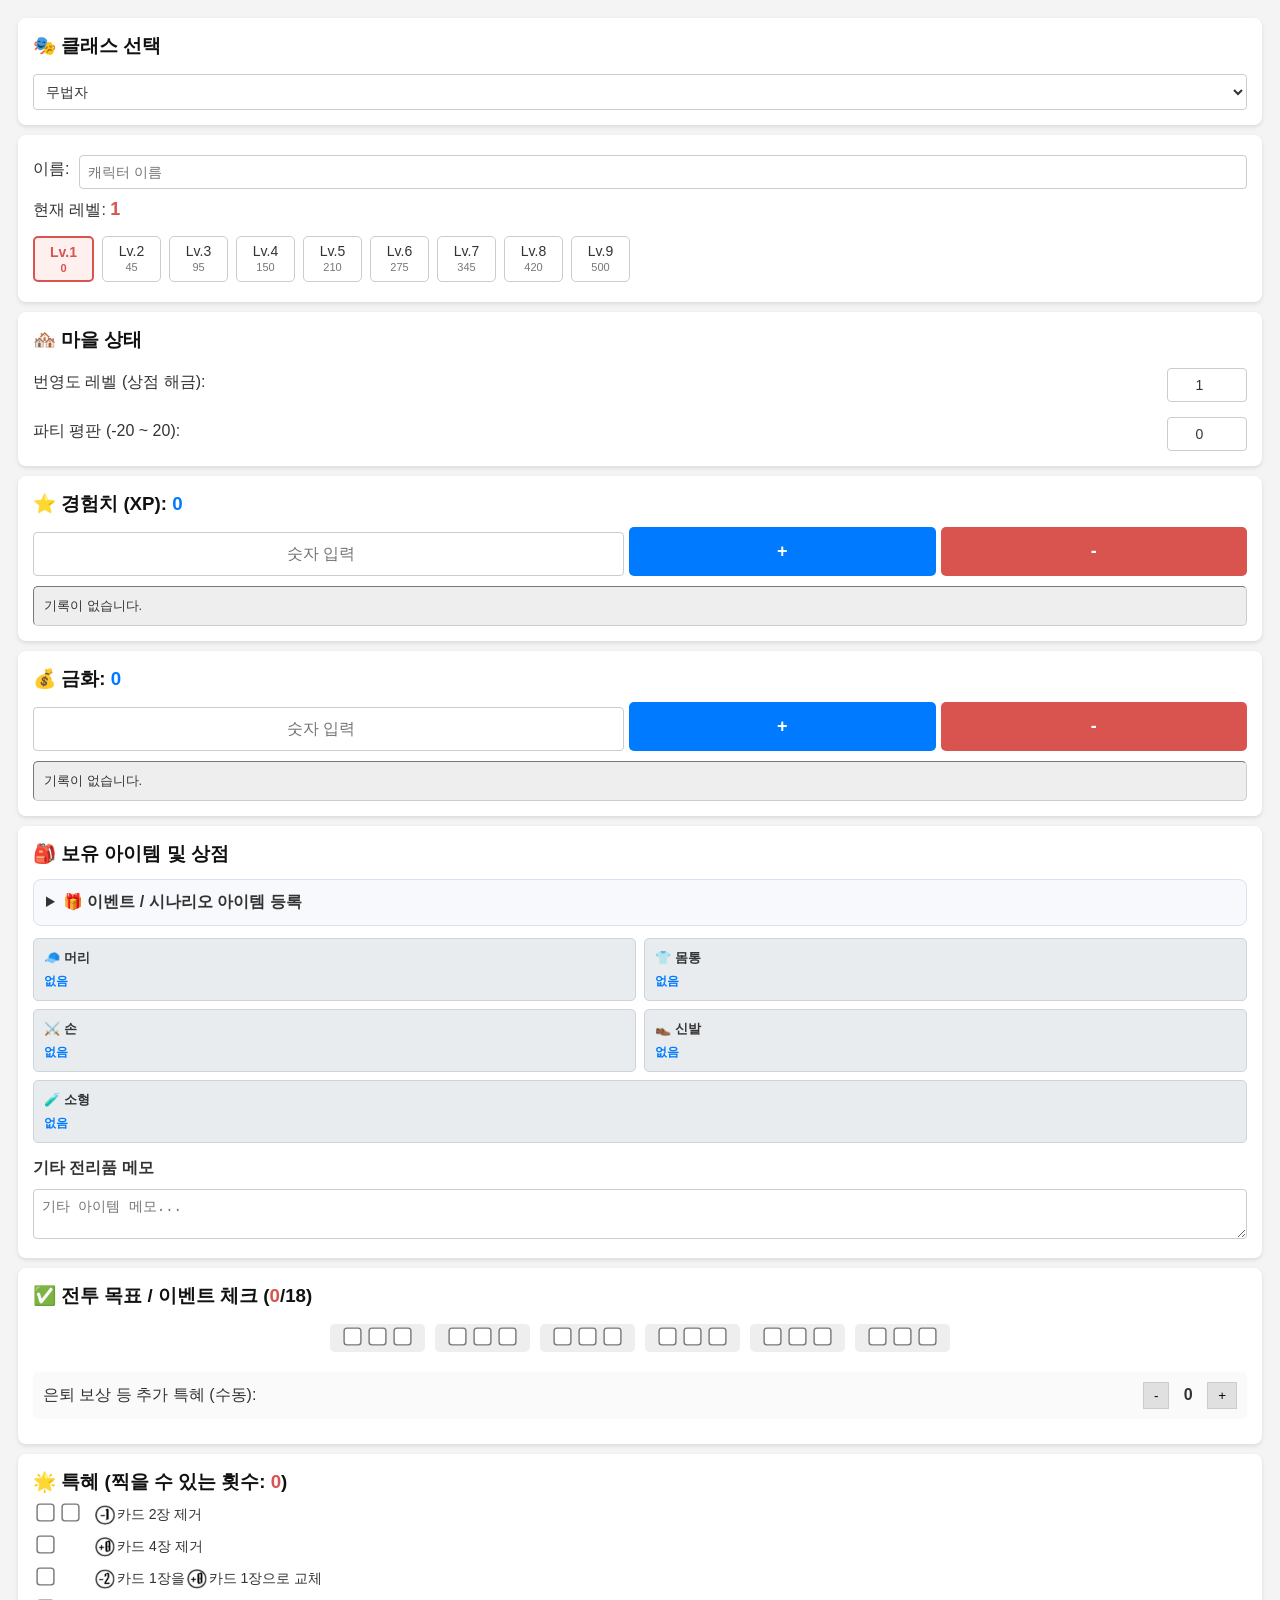
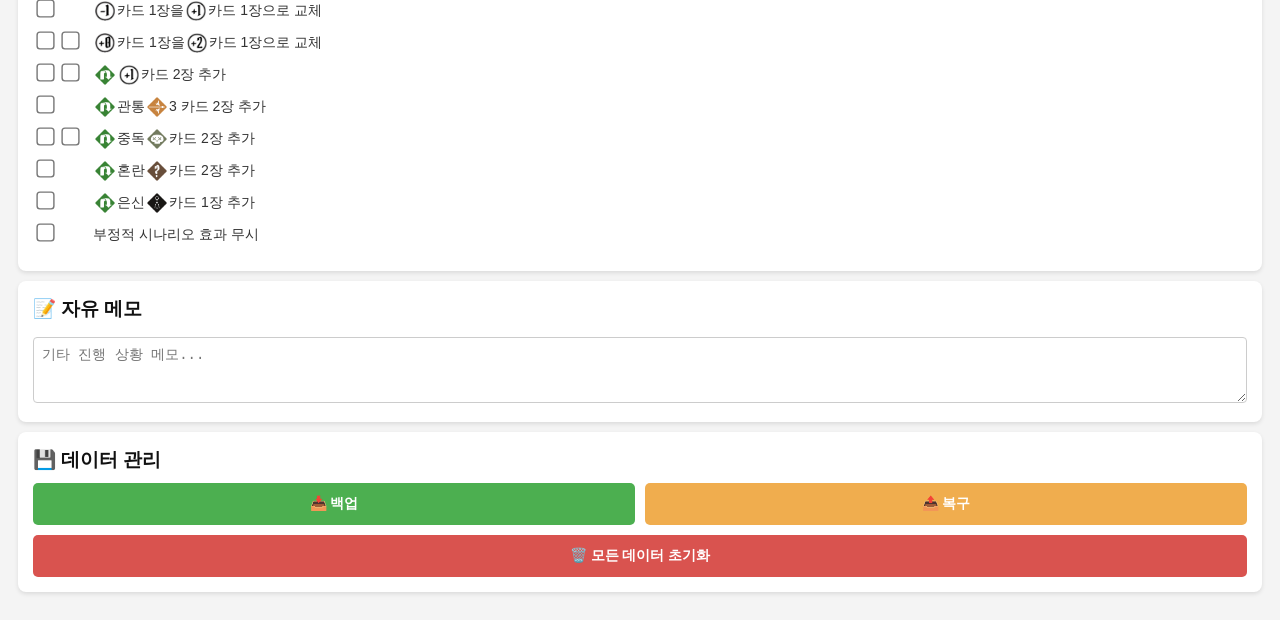
==== commit 808f76e9: "Update index.html" ====
--- a/index.html
+++ b/index.html
@@ -283,6 +283,27 @@
         margin-left: 5px;
         color: #ffcccc;
         font-weight: bold;
+      }
+
+      .reward-btn {
+        padding: 11px 6px;
+        border: 0;
+        border-radius: 5px;
+        color: white;
+        font-weight: bold;
+        font-size: 14px;
+        cursor: pointer;
+      }
+      .reward-btn.shop {
+        background: #2867a8;
+      }
+      .reward-btn.equip {
+        background: #287a55;
+      }
+      .reward-btn:disabled {
+        background: #ccc !important;
+        color: #666 !important;
+        cursor: not-allowed;
       }
     </style>
   </head>
@@ -398,35 +419,89 @@
     <div class="box">
       <h3>🎒 보유 아이템 및 상점</h3>
 
-      <div class="unlock-box">
-        <div class="row" style="margin-bottom: 5px">
-          <span style="font-size: 13px; font-weight: bold"
-            >🔓 특수 아이템 해금 (번호 입력)</span
+      <details
+        class="reward-panel"
+        style="
+          background: #f7f9fc;
+          border: 1px solid #d9e2f0;
+          border-radius: 8px;
+          padding: 12px;
+          margin: 12px 0;
+        "
+      >
+        <summary
+          style="
+            cursor: pointer;
+            font-weight: bold;
+            list-style-position: inside;
+          "
+        >
+          🎁 이벤트 / 시나리오 아이템 등록
+        </summary>
+        <div style="padding-top: 10px">
+          <p
+            style="
+              font-size: 12px;
+              color: #666;
+              margin: 0 0 8px;
+              line-height: 1.5;
+            "
           >
-          <div style="display: flex; gap: 5px">
-            <input
-              type="number"
-              id="unlockInput"
-              placeholder="예: 71"
-              style="width: 70px; margin-top: 0; padding: 4px"
-            />
+            • <b>번영도 아이템 (#1~70):</b> 마을 번영도에 따라 상점에 자동
+            표시<br />
+            • <b>무작위 도안 (#71~95):</b> 🛒 상점 추가 전용<br />
+            • <b>시나리오 획득 (#96~133) & 1인 보상 (#134~150):</b> 🎁 장비 획득
+            전용 (일반 상점 구매 제외)
+          </p>
+          <label for="rewardReason" style="font-size: 13px; font-weight: bold"
+            >이벤트 / 시나리오 / 획득 경로</label
+          >
+          <input
+            type="text"
+            id="rewardReason"
+            placeholder="예: 시나리오 12 보물상자, 1인 시나리오 보상"
+            style="margin: 4px 0 10px"
+          />
+          <label
+            for="rewardItemSelect"
+            style="font-size: 13px; font-weight: bold"
+            >아이템 선택 (#71~150)</label
+          >
+          <select
+            id="rewardItemSelect"
+            style="margin: 4px 0 10px"
+            onchange="updateRewardButtons()"
+          >
+            <option value="">아이템 선택</option>
+          </select>
+          <div style="display: grid; grid-template-columns: 1fr 1fr; gap: 8px">
             <button
-              onclick="unlockItem()"
-              style="
-                background: #28a745;
-                color: white;
-                border: none;
-                border-radius: 3px;
-                padding: 0 10px;
-                cursor: pointer;
-              "
+              id="btnRewardShop"
+              class="reward-btn shop"
+              onclick="applyReward('shop')"
             >
-              추가
+              🛒 상점 추가
+            </button>
+            <button
+              id="btnRewardEquip"
+              class="reward-btn equip"
+              onclick="applyReward('equip')"
+            >
+              🎁 장비 획득
             </button>
           </div>
+          <div style="margin-top: 12px; font-size: 13px; font-weight: bold">
+            🔓 상점에 추가된 무작위 도안 (#71~95)
+          </div>
+          <div
+            id="unlockedList"
+            style="min-height: 20px; margin-top: 5px"
+          ></div>
+          <div id="itemRewardLog" class="log-area" style="max-height: 90px">
+            아이템 등록 기록이 없습니다.
+          </div>
         </div>
-        <div id="unlockedList" style="min-height: 20px"></div>
-      </div>
+      </details>
 
       <div class="equip-grid">
         <button class="slot-btn" id="slot-head" onclick="openShop('head')">
@@ -773,112 +848,213 @@
       };
 
       const itemDB = [
+        // 번영도 1 (1~14)
         { id: 1, name: "활보의 장화", slot: "feet", price: 20, pro: 1 },
         { id: 2, name: "날개 달린 신발", slot: "feet", price: 20, pro: 1 },
-        { id: 3, name: "가죽 갑옷", slot: "body", price: 10, pro: 1 },
-        { id: 4, name: "가죽 단갑", slot: "body", price: 20, pro: 1 },
+        { id: 3, name: "털가죽 갑옷", slot: "body", price: 10, pro: 1 },
+        { id: 4, name: "가죽 갑옷", slot: "body", price: 20, pro: 1 },
         { id: 5, name: "투명 망토", slot: "body", price: 20, pro: 1 },
-        { id: 6, name: "독수리눈 고글", slot: "head", price: 30, pro: 1 },
+        { id: 6, name: "독수리 눈 고글", slot: "head", price: 30, pro: 1 },
         { id: 7, name: "철 투구", slot: "head", price: 10, pro: 1 },
-        { id: 8, name: "히터 실드", slot: "hand", price: 20, pro: 1 },
-        { id: 9, name: "관통의 활", slot: "hand", price: 30, pro: 1 },
-        { id: 10, name: "전투 망치", slot: "hand", price: 30, pro: 1 },
+        { id: 8, name: "다리미꼴 방패", slot: "hand", price: 20, pro: 1 },
+        { id: 9, name: "꿰뚫는 활", slot: "hand", price: 30, pro: 1 },
+        { id: 10, name: "전쟁 망치", slot: "hand", price: 30, pro: 1 },
         { id: 11, name: "독 단검", slot: "hand", price: 20, pro: 1 },
-        { id: 12, name: "하급 치유 물약", slot: "small", price: 10, pro: 1 },
-        { id: 13, name: "하급 활력 물약", slot: "small", price: 10, pro: 1 },
-        { id: 14, name: "하급 힘 물약", slot: "small", price: 10, pro: 1 },
-        { id: 15, name: "신속의 장화", slot: "feet", price: 50, pro: 2 },
+        { id: 12, name: "소형 치료 물약", slot: "small", price: 10, pro: 1 },
+        { id: 13, name: "소형 활력 물약", slot: "small", price: 10, pro: 1 },
+        { id: 14, name: "소형 힘 물약", slot: "small", price: 10, pro: 1 },
+
+        // 번영도 2 (15~21)
+        { id: 15, name: "속도의 장화", slot: "feet", price: 30, pro: 2 },
         { id: 16, name: "주머니 달린 망토", slot: "body", price: 20, pro: 2 },
-        { id: 17, name: "권능의 부적", slot: "head", price: 45, pro: 2 },
+        { id: 17, name: "권능의 호신부", slot: "head", price: 45, pro: 2 },
         { id: 18, name: "전투 도끼", slot: "hand", price: 20, pro: 2 },
-        { id: 19, name: "그물", slot: "hand", price: 20, pro: 2 },
+        { id: 19, name: "납덩이가 달린 그물", slot: "hand", price: 20, pro: 2 },
         { id: 20, name: "하급 마나 물약", slot: "small", price: 10, pro: 2 },
-        { id: 21, name: "기절 화약", slot: "small", price: 20, pro: 2 },
-        { id: 22, name: "튼튼한 경갑", slot: "feet", price: 20, pro: 3 },
+        { id: 21, name: "기절 가루", slot: "small", price: 20, pro: 2 },
+
+        // 번영도 3 (22~28)
+        { id: 22, name: "중갑 정강이받이", slot: "feet", price: 20, pro: 3 },
         { id: 23, name: "사슬 갑옷", slot: "body", price: 20, pro: 3 },
-        { id: 24, name: "호신부", slot: "head", price: 20, pro: 3 },
-        { id: 25, name: "톱니검", slot: "hand", price: 30, pro: 3 },
+        { id: 24, name: "생명의 호신부", slot: "head", price: 20, pro: 3 },
+        { id: 25, name: "톱날 검", slot: "hand", price: 30, pro: 3 },
         { id: 26, name: "긴 창", slot: "hand", price: 30, pro: 3 },
-        { id: 27, name: "주 치유 물약", slot: "small", price: 30, pro: 3 },
+        { id: 27, name: "상급 회복 물약", slot: "small", price: 30, pro: 3 },
         { id: 28, name: "달 귀걸이", slot: "small", price: 20, pro: 3 },
+
+        // 번영도 4 (29~35)
         { id: 29, name: "편안한 신발", slot: "feet", price: 30, pro: 4 },
-        { id: 30, name: "징 박힌 가죽 갑옷", slot: "body", price: 30, pro: 4 },
-        { id: 31, name: "매의 눈 고글", slot: "head", price: 20, pro: 4 },
-        { id: 32, name: "탑 방패", slot: "hand", price: 40, pro: 4 },
-        { id: 33, name: "불안정한 폭발물", slot: "hand", price: 30, pro: 4 },
-        { id: 34, name: "주 활력 물약", slot: "small", price: 30, pro: 4 },
+        { id: 30, name: "징 박은 가죽 갑옷", slot: "body", price: 30, pro: 4 },
+        { id: 31, name: "송골매 투구", slot: "head", price: 20, pro: 4 },
+        { id: 32, name: "대형 방패", slot: "hand", price: 40, pro: 4 },
+        { id: 33, name: "휘발성 폭탄", slot: "hand", price: 30, pro: 4 },
+        { id: 34, name: "대형 활력 물약", slot: "small", price: 30, pro: 4 },
         { id: 35, name: "매 조각상", slot: "small", price: 50, pro: 4 },
-        { id: 36, name: "질주의 장화", slot: "feet", price: 40, pro: 5 },
-        { id: 37, name: "덧댄 갑옷", slot: "body", price: 40, pro: 5 },
-        { id: 38, name: "견고한 머리띠", slot: "head", price: 30, pro: 5 },
+
+        // 번영도 5 (36~42)
+        { id: 36, name: "돌진의 장화", slot: "feet", price: 40, pro: 5 },
+        { id: 37, name: "초혼의 로브", slot: "body", price: 40, pro: 5 },
+        { id: 38, name: "중갑 철모", slot: "head", price: 30, pro: 5 },
         { id: 39, name: "갈고리 사슬", slot: "hand", price: 40, pro: 5 },
-        { id: 40, name: "다용도 단검", slot: "hand", price: 25, pro: 5 },
-        { id: 41, name: "주 힘 물약", slot: "small", price: 40, pro: 5 },
-        { id: 42, name: "강인함의 반지", slot: "small", price: 30, pro: 5 },
-        { id: 71, name: "징 박힌 가죽 장화", slot: "feet", price: 50, pro: 99 },
-        { id: 72, name: "찬란한 판금 갑옷", slot: "body", price: 50, pro: 99 },
-        { id: 73, name: "깜빡이는 망토", slot: "body", price: 50, pro: 99 },
-        { id: 74, name: "부드러운 검", slot: "hand", price: 30, pro: 99 },
-        { id: 75, name: "순환의 부적", slot: "head", price: 40, pro: 99 },
+        { id: 40, name: "다목적 단검", slot: "hand", price: 25, pro: 5 },
+        { id: 41, name: "대형 힘 물약", slot: "small", price: 40, pro: 5 },
+        { id: 42, name: "신속의 반지", slot: "small", price: 30, pro: 5 },
+
+        // 번영도 6 (43~49)
+        { id: 43, name: "기민의 장화", slot: "feet", price: 75, pro: 6 },
+        { id: 44, name: "철편 갑옷", slot: "body", price: 35, pro: 6 },
+        { id: 45, name: "어둠의 계약 목걸이", slot: "head", price: 75, pro: 6 },
+        { id: 46, name: "가시 방패", slot: "hand", price: 40, pro: 6 },
+        { id: 47, name: "수확의 낫", slot: "hand", price: 40, pro: 6 },
+        { id: 48, name: "대형 마나 물약", slot: "small", price: 30, pro: 6 },
+        { id: 49, name: "태양 귀걸이", slot: "small", price: 40, pro: 6 },
+
+        // 번영도 7 (50~56)
+        { id: 50, name: "강철 발덮개", slot: "feet", price: 60, pro: 7 },
+        { id: 51, name: "그림자 갑옷", slot: "body", price: 30, pro: 7 },
+        { id: 52, name: "보호의 부적", slot: "head", price: 60, pro: 7 },
+        { id: 53, name: "검은 칼", slot: "hand", price: 25, pro: 7 },
+        { id: 54, name: "명성의 지팡이", slot: "hand", price: 60, pro: 7 },
+        { id: 55, name: "초대형 치료 물약", slot: "small", price: 50, pro: 7 },
+        { id: 56, name: "무자비의 반지", slot: "small", price: 40, pro: 7 },
+
+        // 번영도 8 (57~63)
+        { id: 57, name: "평온의 샌들", slot: "feet", price: 75, pro: 8 },
+        { id: 58, name: "상 변이 망토", slot: "body", price: 75, pro: 8 },
+        { id: 59, name: "망원 렌즈", slot: "head", price: 50, pro: 8 },
+        { id: 60, name: "불안정한 폭발물", slot: "hand", price: 45, pro: 8 },
+        { id: 61, name: "성벽 방패", slot: "hand", price: 60, pro: 8 },
+        { id: 62, name: "파멸의 가루", slot: "small", price: 40, pro: 8 },
+        { id: 63, name: "행운의 눈", slot: "small", price: 60, pro: 8 },
+
+        // 번영도 9 (64~70)
+        { id: 64, name: "질주의 장화", slot: "feet", price: 75, pro: 9 },
+        { id: 65, name: "판금 갑옷", slot: "body", price: 50, pro: 9 },
+        { id: 66, name: "공포의 가면", slot: "head", price: 50, pro: 9 },
+        { id: 67, name: "균형 잡힌 검", slot: "hand", price: 60, pro: 9 },
+        { id: 68, name: "미늘창", slot: "hand", price: 75, pro: 9 },
+        { id: 69, name: "별 귀걸이", slot: "small", price: 70, pro: 9 },
+        { id: 70, name: "기회의 반지", slot: "small", price: 75, pro: 9 },
+
+        // 무작위 아이템 도안 (71~95) -> 상점 추가 가능
+        { id: 71, name: "공중부양 장화", slot: "feet", price: 50, pro: 99 },
+        { id: 72, name: "행복의 신발", slot: "feet", price: 50, pro: 99 },
+        { id: 73, name: "찰나의 망토", slot: "body", price: 50, pro: 99 },
+        { id: 74, name: "칼날 갑옷", slot: "body", price: 40, pro: 99 },
+        { id: 75, name: "원소 머리띠", slot: "head", price: 25, pro: 99 },
         { id: 76, name: "사슬 두건", slot: "head", price: 40, pro: 99 },
-        { id: 77, name: "험악한 단검", slot: "hand", price: 35, pro: 99 },
-        { id: 78, name: "폭풍의 방패", slot: "hand", price: 30, pro: 99 },
-        { id: 79, name: "지옥불 단검", slot: "hand", price: 35, pro: 99 },
-        { id: 80, name: "지진의 망치", slot: "hand", price: 40, pro: 99 },
-        { id: 81, name: "빛나는 창", slot: "hand", price: 40, pro: 99 },
-        { id: 82, name: "밤의 방패", slot: "hand", price: 30, pro: 99 },
-        { id: 83, name: "한기 걸음 장화", slot: "feet", price: 50, pro: 99 },
-        { id: 84, name: "얼어붙은 호신부", slot: "head", price: 50, pro: 99 },
-        { id: 85, name: "희생의 가운", slot: "body", price: 50, pro: 99 },
-        { id: 86, name: "파멸의 나침반", slot: "small", price: 50, pro: 99 },
-        { id: 87, name: "환상의 망토", slot: "body", price: 40, pro: 99 },
-        { id: 88, name: "유성검", slot: "hand", price: 40, pro: 99 },
-        { id: 89, name: "하급 치유의 영약", slot: "small", price: 10, pro: 99 },
-        { id: 90, name: "태양의 귀걸이", slot: "small", price: 40, pro: 99 },
+        { id: 77, name: "혹한검", slot: "hand", price: 30, pro: 99 },
+        { id: 78, name: "폭풍검", slot: "hand", price: 30, pro: 99 },
+        { id: 79, name: "초열검", slot: "hand", price: 30, pro: 99 },
+        { id: 80, name: "지진검", slot: "hand", price: 30, pro: 99 },
+        { id: 81, name: "광휘검", slot: "hand", price: 30, pro: 99 },
+        { id: 82, name: "흑야검", slot: "hand", price: 30, pro: 99 },
+        { id: 83, name: "서리 지팡이", slot: "hand", price: 30, pro: 99 },
+        { id: 84, name: "폭풍 지팡이", slot: "hand", price: 30, pro: 99 },
+        { id: 85, name: "초열 지팡이", slot: "hand", price: 30, pro: 99 },
+        { id: 86, name: "지진 지팡이", slot: "hand", price: 30, pro: 99 },
+        { id: 87, name: "광휘 지팡이", slot: "hand", price: 30, pro: 99 },
+        { id: 88, name: "어둠 지팡이", slot: "hand", price: 30, pro: 99 },
+        { id: 89, name: "소형 치유 물약", slot: "small", price: 10, pro: 99 },
+        { id: 90, name: "대형 치유 물약", slot: "small", price: 30, pro: 99 },
         { id: 91, name: "강철 반지", slot: "small", price: 20, pro: 99 },
-        { id: 92, name: "젖은 망토", slot: "body", price: 25, pro: 99 },
-        { id: 93, name: "살갗 방패", slot: "hand", price: 40, pro: 99 },
-        { id: 94, name: "은밀함의 혼합물", slot: "small", price: 20, pro: 99 },
-        { id: 95, name: "백금 호신부", slot: "head", price: 45, pro: 99 },
-        { id: 96, name: "환희의 영약", slot: "small", price: 30, pro: 99 },
-        { id: 97, name: "환상의 단검", slot: "hand", price: 40, pro: 99 },
-        { id: 98, name: "맹독의 영약", slot: "small", price: 20, pro: 99 },
+        { id: 92, name: "약화의 반지", slot: "small", price: 20, pro: 99 },
+        { id: 93, name: "힘의 두루마리", slot: "small", price: 30, pro: 99 },
+        { id: 94, name: "치료의 두루마리", slot: "small", price: 30, pro: 99 },
+        { id: 95, name: "활력의 두루마리", slot: "small", price: 50, pro: 99 },
+
+        // 시나리오에서 직접 획득하는 아이템 (96~133) -> 장비 획득 전용
+        { id: 96, name: "로켓 장화", slot: "feet", price: 80, pro: 99 },
+        { id: 97, name: "인내의 발싸개", slot: "feet", price: 40, pro: 99 },
+        {
+          id: 98,
+          name: "드레이크 비늘 장화",
+          slot: "feet",
+          price: 50,
+          pro: 99,
+        },
         { id: 99, name: "마그마 장화", slot: "feet", price: 50, pro: 99 },
-        { id: 100, name: "기계충 떼의 가운", slot: "body", price: 40, pro: 99 },
-        { id: 101, name: "두 번째 피부", slot: "body", price: 30, pro: 99 },
-        { id: 102, name: "희생의 호신부", slot: "head", price: 50, pro: 99 },
-        { id: 103, name: "가시 돋친 갑옷", slot: "body", price: 45, pro: 99 },
-        { id: 104, name: "거대 괴수 호신부", slot: "head", price: 40, pro: 99 },
-        { id: 105, name: "벼락의 장식", slot: "head", price: 35, pro: 99 },
-        { id: 106, name: "목장식 호신부", slot: "head", price: 30, pro: 99 },
+        { id: 100, name: "소환의 로브", slot: "body", price: 40, pro: 99 },
+        { id: 101, name: "밀착 갑옷", slot: "body", price: 30, pro: 99 },
+        { id: 102, name: "희생의 로브", slot: "body", price: 50, pro: 99 },
+        {
+          id: 103,
+          name: "드레이크 비늘 갑옷",
+          slot: "body",
+          price: 50,
+          pro: 99,
+        },
+        { id: 104, name: "증기 갑옷", slot: "body", price: 50, pro: 99 },
+        { id: 105, name: "벼룩투성이 숄", slot: "body", price: 10, pro: 99 },
+        { id: 106, name: "엄니 목걸이", slot: "head", price: 40, pro: 99 },
         { id: 107, name: "뿔 달린 투구", slot: "head", price: 30, pro: 99 },
-        { id: 108, name: "들쭉날쭉한 칼날", slot: "hand", price: 30, pro: 99 },
-        { id: 109, name: "도둑의 단검", slot: "hand", price: 20, pro: 99 },
-        { id: 110, name: "기계충 칼날", slot: "hand", price: 30, pro: 99 },
-        { id: 111, name: "기계충의 활", slot: "hand", price: 40, pro: 99 },
-        { id: 112, name: "고대 굴착기", slot: "hand", price: 30, pro: 99 },
+        {
+          id: 108,
+          name: "드레이크 비늘 투구",
+          slot: "head",
+          price: 50,
+          pro: 99,
+        },
+        { id: 109, name: "도둑의 두건", slot: "head", price: 20, pro: 99 },
+        { id: 110, name: "산의 투구", slot: "head", price: 50, pro: 99 },
+        { id: 111, name: "파도의 문장", slot: "head", price: 50, pro: 99 },
+        { id: 112, name: "고대 천공기", slot: "hand", price: 30, pro: 99 },
         { id: 113, name: "해골 도끼", slot: "hand", price: 50, pro: 99 },
-        { id: 114, name: "파멸의 지팡이", slot: "hand", price: 50, pro: 99 },
-        { id: 115, name: "명령의 지팡이", slot: "hand", price: 40, pro: 99 },
-        { id: 116, name: "원소의 지팡이", slot: "hand", price: 40, pro: 99 },
-        { id: 117, name: "피의 도끼", slot: "hand", price: 40, pro: 99 },
-        { id: 118, name: "저주의 지팡이", slot: "hand", price: 40, pro: 99 },
-        { id: 119, name: "거미의 독액", slot: "small", price: 15, pro: 99 },
-        { id: 120, name: "검은불 혼합물", slot: "small", price: 25, pro: 99 },
-        { id: 121, name: "독 단검 연마제", slot: "small", price: 20, pro: 99 },
-        { id: 122, name: "치료의 조각상", slot: "small", price: 50, pro: 99 },
-        { id: 123, name: "강철 반지", slot: "small", price: 20, pro: 99 },
-        { id: 124, name: "파멸의 나침반", slot: "small", price: 50, pro: 99 },
-        { id: 125, name: "톱니 상자", slot: "small", price: 30, pro: 99 },
-        { id: 126, name: "톱니 폭탄", slot: "small", price: 30, pro: 99 },
-        { id: 127, name: "비행 장비", slot: "small", price: 50, pro: 99 },
-        { id: 128, name: "흑요석 호신부", slot: "head", price: 40, pro: 99 },
-        { id: 129, name: "암흑 장막", slot: "body", price: 50, pro: 99 },
-        { id: 130, name: "빛나는 단검", slot: "hand", price: 30, pro: 99 },
-        { id: 131, name: "영혼 낫", slot: "hand", price: 40, pro: 99 },
-        { id: 132, name: "지옥불 검", slot: "hand", price: 35, pro: 99 },
-        { id: 133, name: "저주받은 부적", slot: "head", price: 40, pro: 99 },
+        { id: 114, name: "조른의 지팡이", slot: "hand", price: 50, pro: 99 },
+        { id: 115, name: "산의 망치", slot: "hand", price: 50, pro: 99 },
+        { id: 116, name: "불붙는 언월도", slot: "hand", price: 20, pro: 99 },
+        { id: 117, name: "피투성이 도끼", slot: "hand", price: 40, pro: 99 },
+        { id: 118, name: "원소 지팡이", slot: "hand", price: 50, pro: 99 },
+        { id: 119, name: "증오의 머리", slot: "hand", price: 50, pro: 99 },
+        { id: 120, name: "소환 지팡이", slot: "hand", price: 60, pro: 99 },
+        { id: 121, name: "새벽의 보주", slot: "hand", price: 50, pro: 99 },
+        { id: 122, name: "황혼의 보주", slot: "hand", price: 50, pro: 99 },
+        { id: 123, name: "해골 반지", slot: "small", price: 50, pro: 99 },
+        { id: 124, name: "파멸 나침반", slot: "small", price: 50, pro: 99 },
+        { id: 125, name: "기이한 톱니바퀴", slot: "small", price: 50, pro: 99 },
+        { id: 126, name: "원격조종 거미", slot: "small", price: 40, pro: 99 },
+        {
+          id: 127,
+          name: "거대 원격조종 거미",
+          slot: "small",
+          price: 60,
+          pro: 99,
+        },
+        { id: 128, name: "검은 향로", slot: "small", price: 50, pro: 99 },
+        { id: 129, name: "검은 카드", slot: "small", price: 75, pro: 99 },
+        { id: 130, name: "나선 반지", slot: "small", price: 50, pro: 99 },
+        { id: 131, name: "변절자의 심장", slot: "small", price: 60, pro: 99 },
+        { id: 132, name: "동력 코어", slot: "small", price: 75, pro: 99 },
+        { id: 133, name: "공명하는 수정", slot: "small", price: 20, pro: 99 },
+
+        // 1인 시나리오 보상 아이템 (134~150) -> 일반 상점 구매 대상 제외, 장비 획득 전용
+        { id: 134, name: "위풍당당한 검", slot: "hand", price: 50, pro: 99 }, // 야만인
+        { id: 135, name: "집중 치료 광선", slot: "hand", price: 50, pro: 99 }, // 땜장이
+        { id: 136, name: "불안정한 영약", slot: "small", price: 50, pro: 99 }, // 주문직인
+        { id: 137, name: "침묵의 단검", slot: "hand", price: 50, pro: 99 }, // 무법자
+        { id: 138, name: "돌 부적", slot: "head", price: 50, pro: 99 }, // 바위심장
+        { id: 139, name: "심령술 칼", slot: "hand", price: 50, pro: 99 }, // 정신도둑
+        { id: 140, name: "태양 방패", slot: "hand", price: 50, pro: 99 }, // 태양지기
+        { id: 141, name: "만능 허리띠", slot: "small", price: 50, pro: 99 }, // 보급관
+        { id: 142, name: "위상 변화 우상", slot: "small", price: 50, pro: 99 }, // 소환사
+        { id: 143, name: "연기 영약", slot: "small", price: 50, pro: 99 }, // 어둠장막
+        { id: 144, name: "역병의 목걸이", slot: "head", price: 50, pro: 99 }, // 역병전령
+        { id: 145, name: "죽음의 가면", slot: "head", price: 50, pro: 99 }, // 광전사
+        { id: 146, name: "달인의 류트", slot: "hand", price: 50, pro: 99 }, // 위무음악가
+        { id: 147, name: "사냥꾼의 망토", slot: "body", price: 50, pro: 99 }, // 파멸사냥꾼
+        { id: 148, name: "의사의 코트", slot: "body", price: 50, pro: 99 }, // 톱니바퀴(군의관)
+        { id: 149, name: "원소의 장화", slot: "feet", price: 50, pro: 99 }, // 원소술사
+        { id: 150, name: "명령 지팡이", slot: "hand", price: 50, pro: 99 }, // 야수군주
       ];
+
+      // 🌟 4대 아이템 분류 헬퍼 함수
+      function getItemCategory(id) {
+        if (id >= 1 && id <= 70) return "prosperity"; // 번영도 아이템 -> 번영도 조건으로 상점 표시
+        if (id >= 71 && id <= 95) return "random_design"; // 무작위 도안 -> 상점 추가 가능
+        if (id >= 96 && id <= 133) return "scenario"; // 시나리오 직접 획득 -> 장비 획득으로 등록
+        if (id >= 134 && id <= 150) return "solo"; // 1인 시나리오 보상 -> 일반 상점 구매 제외 (장비 획득)
+        return "other";
+      }
 
       let state = {
         classId: "scoundrel",
@@ -892,6 +1068,7 @@
         memo: "",
         xpLogs: [],
         goldLogs: [],
+        itemLogs: [],
         prosperity: 1,
         reputation: 0,
         ownedItems: [],
@@ -954,29 +1131,12 @@
         return 0;
       }
 
-      function unlockItem() {
-        const inputId = parseInt(document.getElementById("unlockInput").value);
-        if (!inputId || isNaN(inputId))
-          return alert("아이템 번호를 입력해주세요.");
-
-        const item = itemDB.find((i) => i.id === inputId);
-        if (!item) return alert("해당 번호의 아이템 데이터가 없습니다.");
-
-        if (state.unlockedItems.includes(inputId))
-          return alert("이미 상점에 추가된 아이템입니다.");
-
-        state.unlockedItems.push(inputId);
-        document.getElementById("unlockInput").value = "";
-        updateStorage();
-        render();
-        alert(`[#${item.id}] ${item.name} 아이템이 상점에 추가되었습니다!`);
-      }
-
       function removeUnlock(id) {
-        if (confirm(`상점에서 이 아이템 해금을 취소하시겠습니까?`)) {
+        if (confirm(`상점에서 이 도안 해금을 취소하시겠습니까?`)) {
           state.unlockedItems = state.unlockedItems.filter((i) => i !== id);
           updateStorage();
           render();
+          if (currentShopSlot) openShop(currentShopSlot);
         }
       }
 
@@ -991,34 +1151,62 @@
         let html = "";
         const mod = getPriceMod(state.reputation);
 
-        const availableItems = itemDB.filter(
-          (i) =>
-            i.slot === slotKey &&
-            (i.pro <= state.prosperity || state.unlockedItems.includes(i.id)),
-        );
+        // 🌟 상점 표시 조건:
+        // 1. 번영도 아이템(#1~70): 현재 번영도 이하이면 상점 표시 (또는 보유 중이면 판매용 표시)
+        // 2. 무작위 도안(#71~95): 상점에 해금(unlockedItems)되었거나 보유 중이면 표시
+        // 3. 시나리오 획득(#96~133) & 1인 보상(#134~150): 일반 상점 구매 제외! (단, 보유 중일 때만 판매 버튼용으로 표시)
+        const availableItems = itemDB.filter((i) => {
+          if (i.slot !== slotKey) return false;
+          const cat = getItemCategory(i.id);
+          const isOwned = state.ownedItems.includes(i.id);
+
+          if (cat === "prosperity") {
+            return i.pro <= state.prosperity || isOwned;
+          }
+          if (cat === "random_design") {
+            return state.unlockedItems.includes(i.id) || isOwned;
+          }
+          if (cat === "scenario" || cat === "solo") {
+            return isOwned; // 보유 중일 때만(판매 가능하도록) 노출
+          }
+          return false;
+        });
 
         if (availableItems.length === 0) {
           html += `<p style="color:#777; font-size:13px;">구매 가능한 아이템이 없습니다.</p>`;
         } else {
           availableItems.forEach((item) => {
-            // 🌟 아이템 보유 개수 체크 (최대 2개)
+            const cat = getItemCategory(item.id);
             const ownedCount = state.ownedItems.filter(
               (id) => id === item.id,
             ).length;
             const finalPrice = Math.max(1, item.price + mod);
             const canAfford = state.gold >= finalPrice;
 
+            // 상점 골드 구매가 가능한 아이템인지 확인 (#1~70 번영도 충족 또는 #71~95 도안 해금)
+            const canBuyFromShop =
+              (cat === "prosperity" && item.pro <= state.prosperity) ||
+              (cat === "random_design" &&
+                state.unlockedItems.includes(item.id));
+
             let btnHtml = "";
 
-            // 1개 이상 있으면 판매 버튼 추가
+            // 1개 이상 보유 중이면 판매 버튼 표시
             if (ownedCount > 0) {
               const sellPrice = Math.floor(item.price / 2);
               btnHtml += `<button class="btn-sell" onclick="sellItem(${item.id})">판매 (+${sellPrice}G)</button>`;
             }
 
-            // 2개 미만이면 구매 버튼 추가
-            if (ownedCount < 2) {
+            // 상점 구매 대상이고 2개 미만 보유 시에만 구매 버튼 표시
+            if (canBuyFromShop && ownedCount < 2) {
               btnHtml += `<button class="btn-buy" onclick="buyItem(${item.id}, ${finalPrice})" ${!canAfford ? "disabled" : ""}>${canAfford ? "구매" : "돈 부족"}</button>`;
+            }
+
+            let priceInfoHtml = `원가: ${item.price}G / <b>최종가: <span style="color:#d9534f;">${finalPrice}G</span></b>`;
+            if (cat === "solo") {
+              priceInfoHtml = `<span style="color:#287a55; font-weight:bold;">[1인 시나리오 보상 · 상점 구매 제외]</span> (원가: ${item.price}G)`;
+            } else if (cat === "scenario") {
+              priceInfoHtml = `<span style="color:#2867a8; font-weight:bold;">[시나리오 직접 획득 장비 · 상점 구매 제외]</span> (원가: ${item.price}G)`;
             }
 
             html += `
@@ -1026,7 +1214,7 @@
                 <div style="font-size:14px;">
                   <strong style="${ownedCount > 0 ? "color:#d9534f;" : ""}">[#${item.id}] ${item.name}</strong> 
                   ${ownedCount > 0 ? `<span style="color:#007bff; font-weight:bold; font-size:12px; margin-left:5px;">(보유: ${ownedCount}개)</span>` : ""}
-                  <br><span style="color:#666; font-size:12px;">원가: ${item.price}G / <b>최종가: <span style="color:#d9534f;">${finalPrice}G</span></b></span>
+                  <br><span style="color:#666; font-size:12px;">${priceInfoHtml}</span>
                 </div>
                 <div class="shop-btns">${btnHtml}</div>
               </div>
@@ -1051,8 +1239,12 @@
         currentShopSlot = null;
       }
 
-      // 🌟 구매 로직 (2개 제한 체크)
+      // 🌟 구매 로직 (#96~150 상점 구매 차단 및 2개 제한 체크)
       function buyItem(itemId, finalPrice) {
+        const cat = getItemCategory(itemId);
+        if (cat === "scenario" || cat === "solo") {
+          return alert("이 아이템은 일반 상점 구매 대상이 아닙니다.");
+        }
         if (state.gold < finalPrice) return alert("골드가 부족합니다.");
         const ownedCount = state.ownedItems.filter(
           (id) => id === itemId,
@@ -1081,7 +1273,7 @@
           const sellPrice = Math.floor(item.price / 2);
 
           state.gold += sellPrice;
-          state.ownedItems.splice(index, 1); // 1개만 삭제
+          state.ownedItems.splice(index, 1);
 
           appendLog(
             "goldLogs",
@@ -1091,6 +1283,133 @@
           render();
           openShop(currentShopSlot);
         }
+      }
+
+      // 🌟 드롭다운 목록 구성 (번영도 #1~70 제외, 3개 카테고리로 명확히 구분)
+      function populateRewardItems() {
+        const select = document.getElementById("rewardItemSelect");
+        if (!select) return;
+        const selectedValue = select.value;
+
+        const randomDesigns = itemDB.filter(
+          (i) => getItemCategory(i.id) === "random_design",
+        );
+        const scenarioItems = itemDB.filter(
+          (i) => getItemCategory(i.id) === "scenario",
+        );
+        const soloItems = itemDB.filter(
+          (i) => getItemCategory(i.id) === "solo",
+        );
+
+        const makeOptions = (list) =>
+          list
+            .map(
+              (item) =>
+                `<option value="${item.id}">[#${item.id}] ${item.name} · ${item.price}G</option>`,
+            )
+            .join("");
+
+        select.innerHTML =
+          '<option value="">아이템 선택</option>' +
+          `<optgroup label="📜 무작위 아이템 도안 (#71~95) ➔ 상점 추가">${makeOptions(randomDesigns)}</optgroup>` +
+          `<optgroup label="💎 시나리오 직접 획득 (#96~133) ➔ 장비 획득">${makeOptions(scenarioItems)}</optgroup>` +
+          `<optgroup label="🏆 1인 시나리오 보상 (#134~150) ➔ 장비 획득">${makeOptions(soloItems)}</optgroup>`;
+
+        if (
+          selectedValue &&
+          itemDB.some((item) => String(item.id) === selectedValue)
+        ) {
+          select.value = selectedValue;
+        }
+        updateRewardButtons();
+      }
+
+      // 🌟 선택한 아이템 분류에 따라 [상점 추가] / [장비 획득] 버튼 자동 잠금 제어
+      function updateRewardButtons() {
+        const select = document.getElementById("rewardItemSelect");
+        const btnShop = document.getElementById("btnRewardShop");
+        const btnEquip = document.getElementById("btnRewardEquip");
+        if (!select || !btnShop || !btnEquip) return;
+
+        const itemId = Number(select.value);
+        if (!itemId) {
+          btnShop.disabled = false;
+          btnEquip.disabled = false;
+          return;
+        }
+
+        const cat = getItemCategory(itemId);
+        if (cat === "random_design") {
+          // 무작위 도안 (#71~95) -> 상점 추가만 가능
+          btnShop.disabled = false;
+          btnEquip.disabled = true;
+        } else if (cat === "scenario" || cat === "solo") {
+          // 시나리오 직접 획득 (#96~133) & 1인 보상 (#134~150) -> 장비 획득만 가능
+          btnShop.disabled = true;
+          btnEquip.disabled = false;
+        }
+      }
+
+      function applyReward(mode) {
+        const reason = document.getElementById("rewardReason").value.trim();
+        const itemValue = document.getElementById("rewardItemSelect").value;
+        const itemId = itemValue === "" ? null : Number(itemValue);
+
+        if (!reason)
+          return alert("이벤트 / 시나리오 등 획득 경로를 입력해주세요.");
+        if (itemId === null) return alert("아이템을 선택해주세요.");
+
+        const item = itemDB.find((entry) => entry.id === itemId);
+        if (!item) return alert("선택한 아이템을 찾을 수 없습니다.");
+
+        const cat = getItemCategory(item.id);
+
+        if (mode === "shop") {
+          if (cat !== "random_design") {
+            return alert(
+              "상점 추가는 무작위 도안(#71~95) 아이템만 가능합니다. (#96~150 아이템은 [장비 획득]으로 등록해주세요.)",
+            );
+          }
+          if (state.unlockedItems.includes(item.id)) {
+            return alert(`${item.name} 도안은 이미 상점에 추가되어 있습니다.`);
+          }
+          state.unlockedItems.push(item.id);
+          appendLog(
+            "itemLogs",
+            `+상점 추가: [#${item.id}] ${item.name} · ${reason}`,
+          );
+          alert(
+            `${item.name} 도안을 상점에 추가했습니다. 이제 해당 부위 상점에서 구매할 수 있습니다.`,
+          );
+        } else if (mode === "equip") {
+          if (cat === "random_design") {
+            return alert(
+              "무작위 도안 아이템(#71~95)은 [상점 추가] 후 상점에서 골드로 구매해야 합니다.",
+            );
+          }
+          const ownedCount = state.ownedItems.filter(
+            (id) => id === item.id,
+          ).length;
+          if (ownedCount >= 2) {
+            return alert("같은 아이템은 최대 2개까지만 보유할 수 있습니다.");
+          }
+          state.ownedItems.push(item.id);
+          appendLog(
+            "itemLogs",
+            `+장비 획득: [#${item.id}] ${item.name} · ${reason}`,
+          );
+          alert(
+            `${item.name} 아이템을 보유 장비에 바로 등록했습니다. (금화 차감 없음)`,
+          );
+        } else {
+          return;
+        }
+
+        document.getElementById("rewardReason").value = "";
+        document.getElementById("rewardItemSelect").value = "";
+        updateStorage();
+        render();
+        if (currentShopSlot) openShop(currentShopSlot);
       }
 
       function updateStorage() {
@@ -1108,10 +1427,16 @@
           state = { ...state, ...parsed };
           if (!state.xpLogs) state.xpLogs = [];
           if (!state.goldLogs) state.goldLogs = [];
+          if (!state.itemLogs) state.itemLogs = [];
           if (state.prosperity === undefined) state.prosperity = 1;
           if (state.reputation === undefined) state.reputation = 0;
           if (!state.unlockedItems) state.unlockedItems = [];
           if (!state.ownedItems) state.ownedItems = [];
+
+          // 상점 해금 목록에는 무작위 도안(#71~95)만 남도록 정리
+          state.unlockedItems = state.unlockedItems.filter(
+            (id) => getItemCategory(id) === "random_design",
+          );
 
           document.getElementById("classSelect").value = state.classId;
         }
@@ -1128,6 +1453,7 @@
         state.memo = document.getElementById("memo").value;
         updateStorage();
         render();
+        if (currentShopSlot) openShop(currentShopSlot);
       }
 
       function changeClass() {
@@ -1192,6 +1518,7 @@
             memo: "",
             xpLogs: [],
             goldLogs: [],
+            itemLogs: [],
             prosperity: 1,
             reputation: 0,
             ownedItems: [],
@@ -1199,6 +1526,7 @@
           };
           updateStorage();
           render();
+          closeShop();
           alert("데이터가 모두 초기화되었습니다.");
         }
       }
@@ -1228,10 +1556,15 @@
             state = { ...state, ...parsed };
             if (!state.xpLogs) state.xpLogs = [];
             if (!state.goldLogs) state.goldLogs = [];
+            if (!state.itemLogs) state.itemLogs = [];
             if (state.prosperity === undefined) state.prosperity = 1;
             if (state.reputation === undefined) state.reputation = 0;
             if (!state.ownedItems) state.ownedItems = [];
             if (!state.unlockedItems) state.unlockedItems = [];
+
+            state.unlockedItems = state.unlockedItems.filter(
+              (id) => getItemCategory(id) === "random_design",
+            );
 
             document.getElementById("classSelect").value = state.classId;
             updateStorage();
@@ -1275,6 +1608,8 @@
         // 🌟 로그에 색상 적용
         renderLogs(state.xpLogs, "xpLog");
         renderLogs(state.goldLogs, "goldLog");
+        renderLogs(state.itemLogs, "itemRewardLog");
+        populateRewardItems();
 
         const unlockedListEl = document.getElementById("unlockedList");
         if (state.unlockedItems.length > 0) {
@@ -1288,7 +1623,7 @@
             .join("");
         } else {
           unlockedListEl.innerHTML =
-            '<span style="font-size:11px; color:#999;">해금된 추가 아이템이 없습니다.</span>';
+            '<span style="font-size:11px; color:#999;">상점에 추가된 무작위 도안이 없습니다.</span>';
         }
 
         const slots = ["head", "body", "hand", "feet", "small"];
